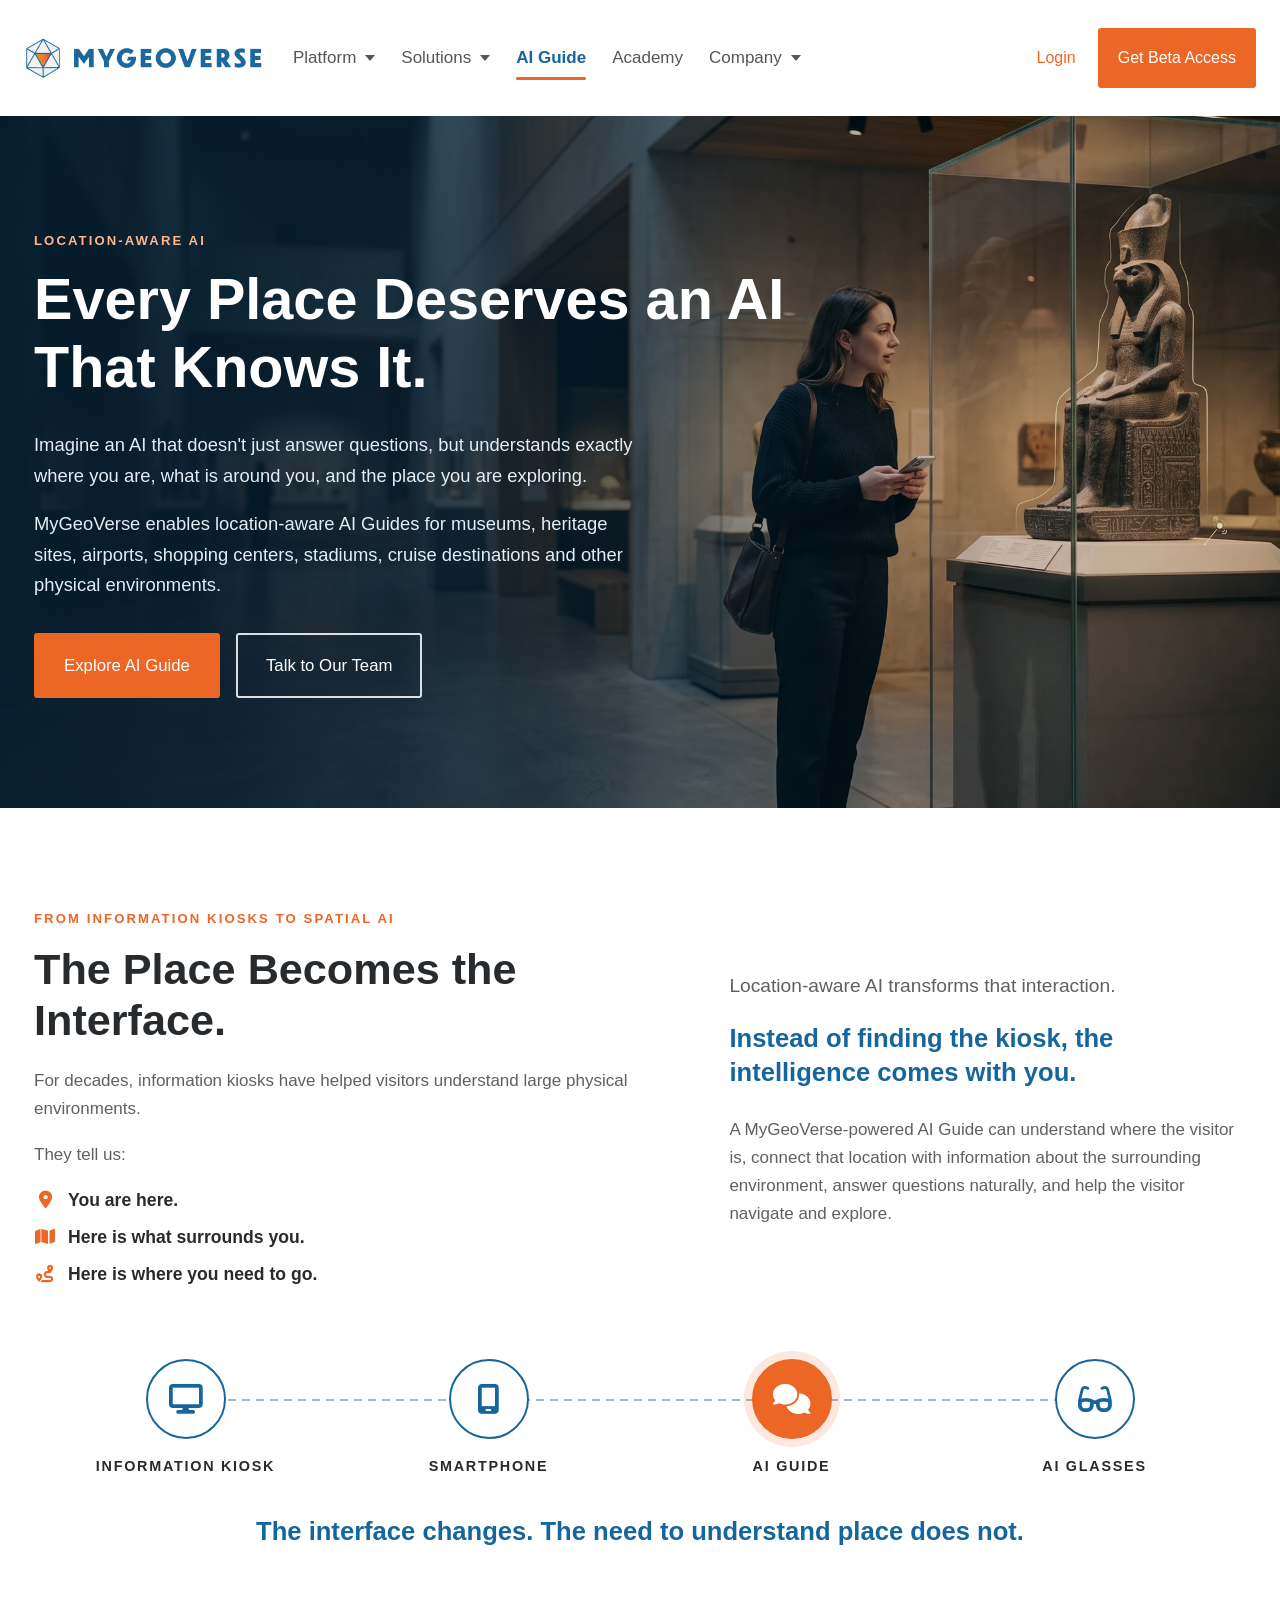
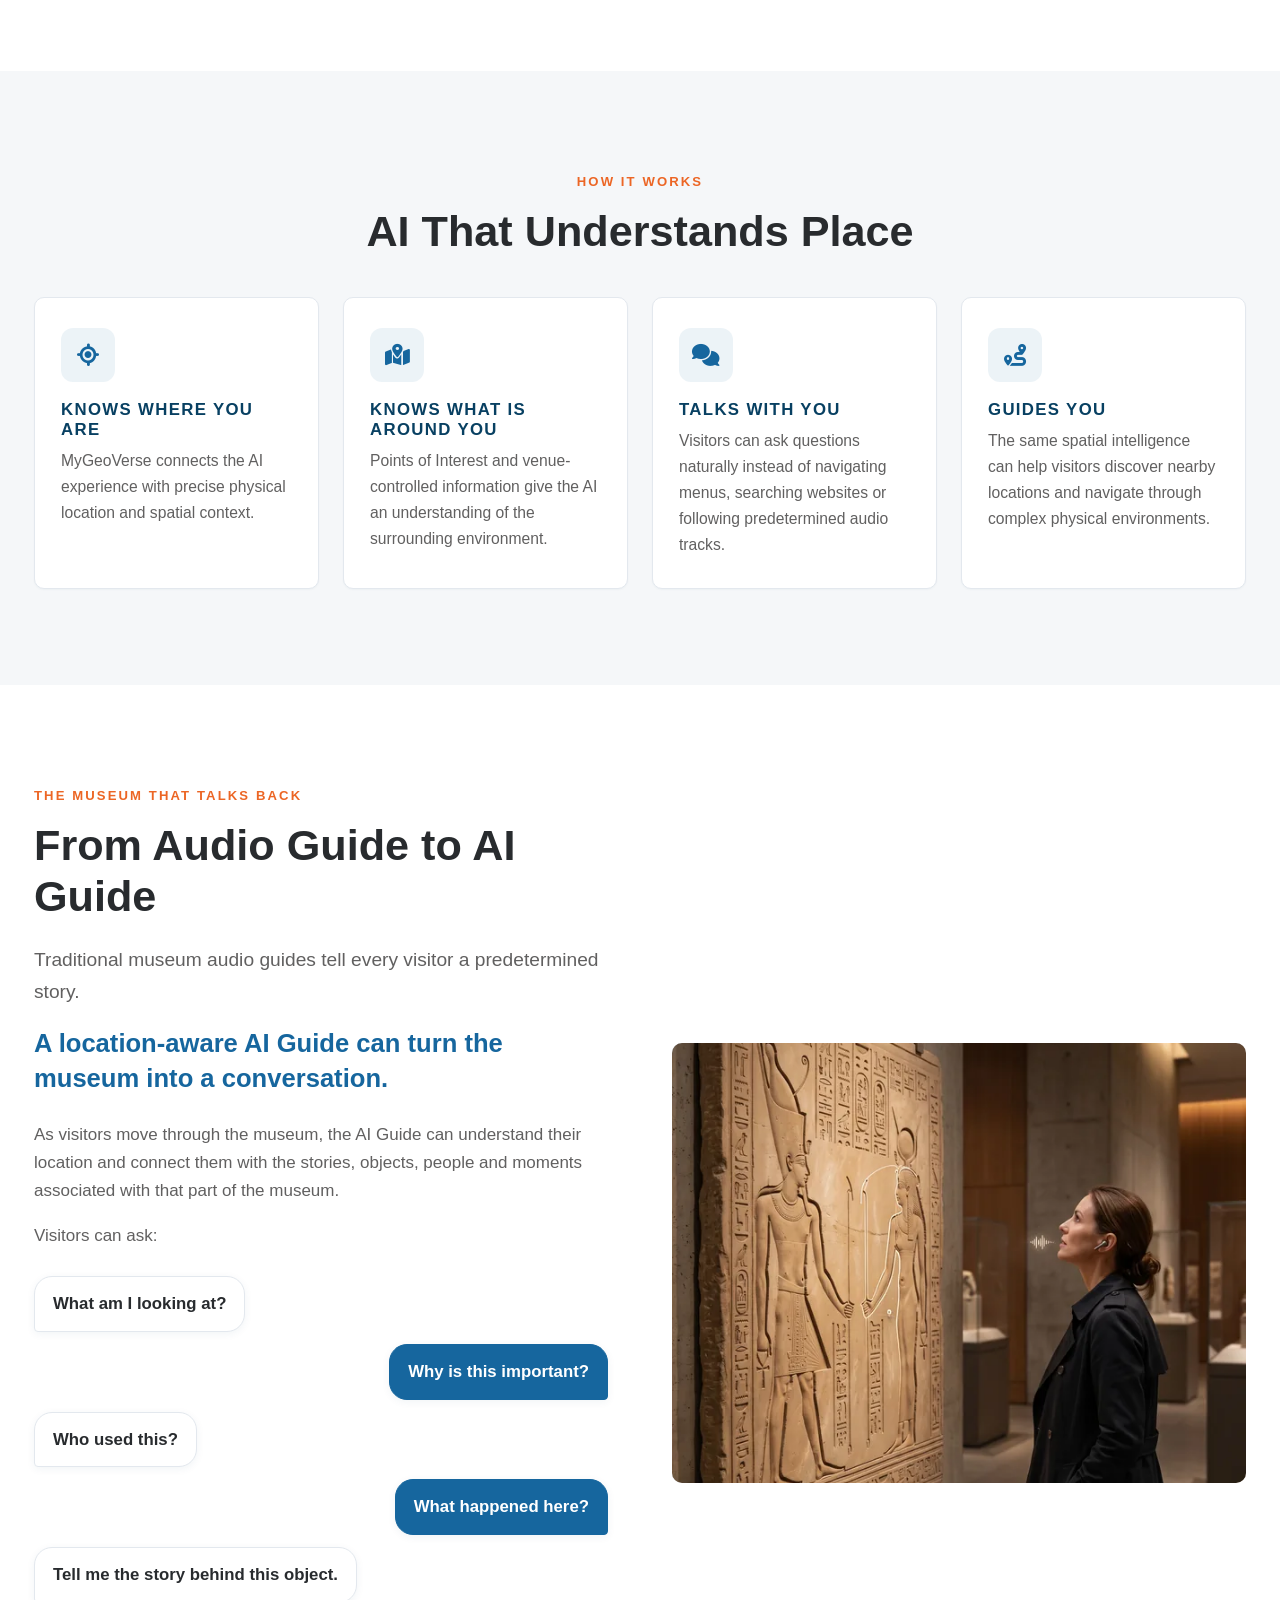
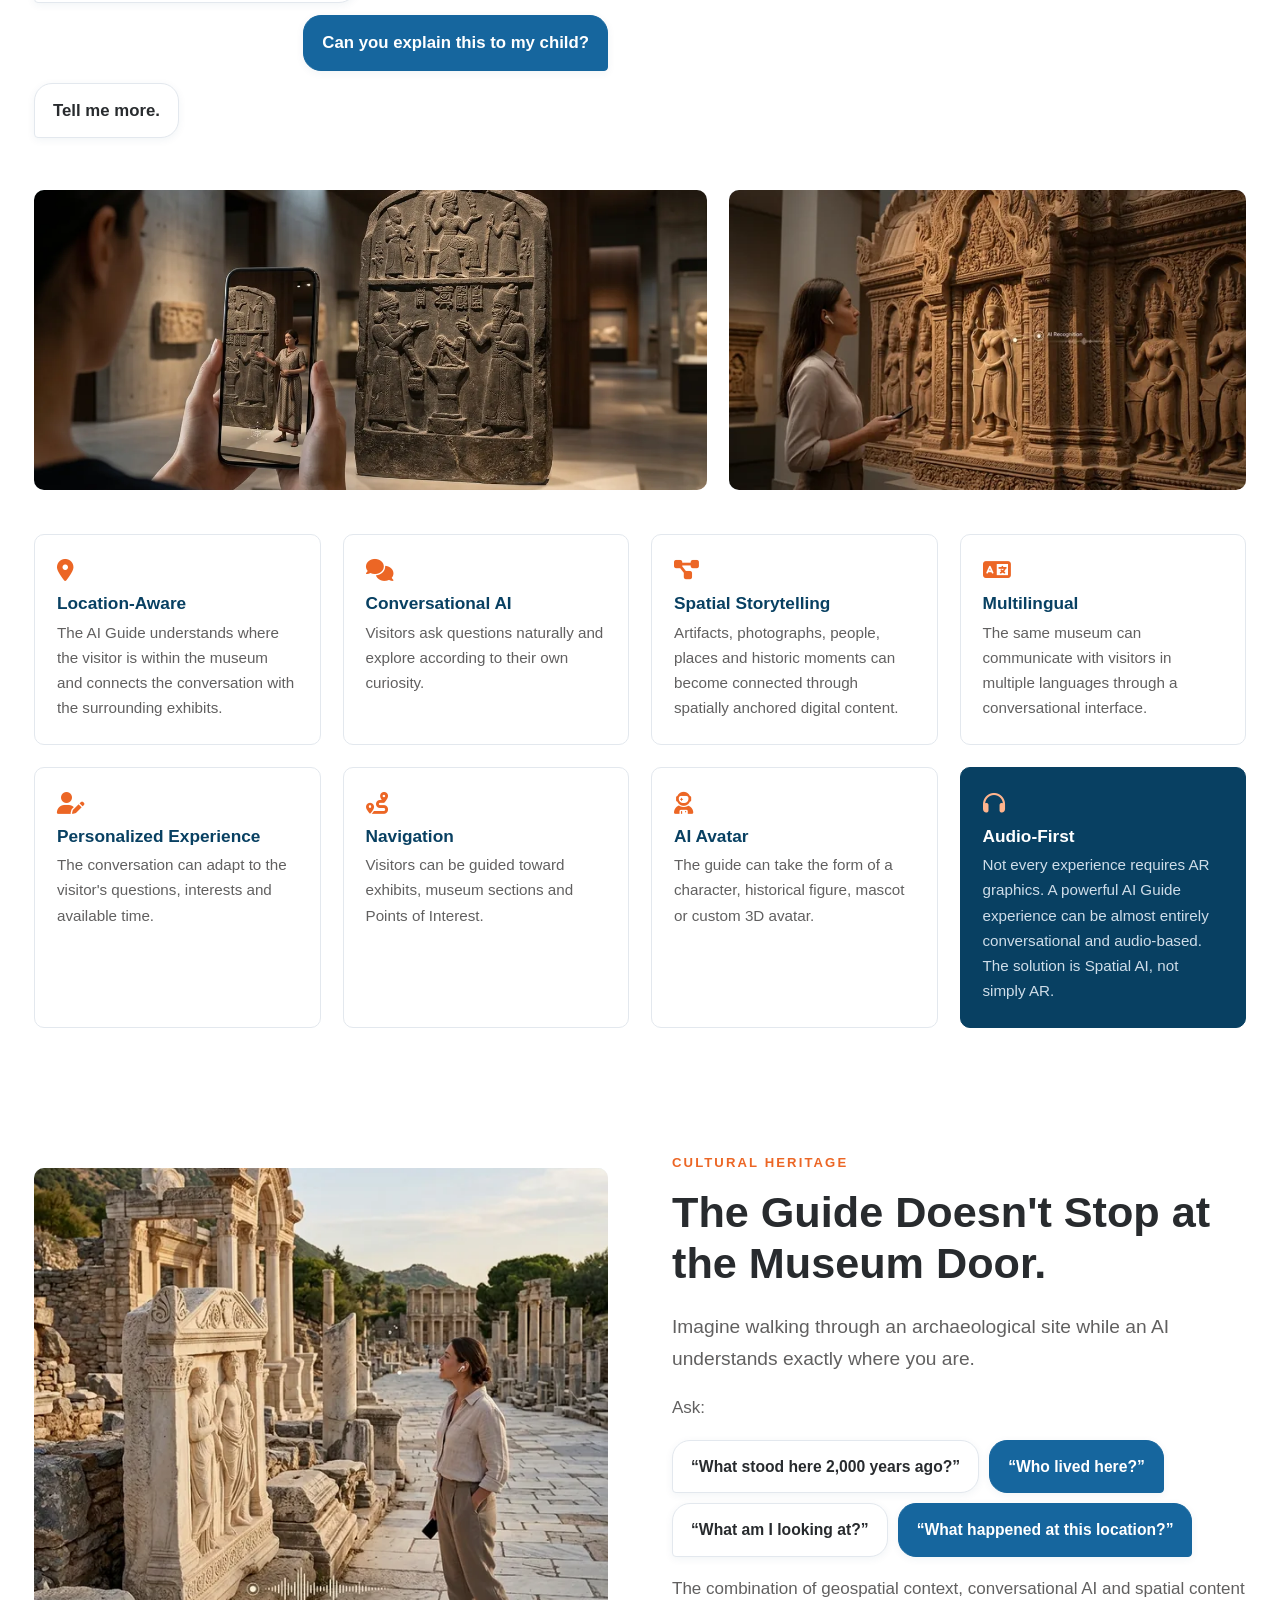
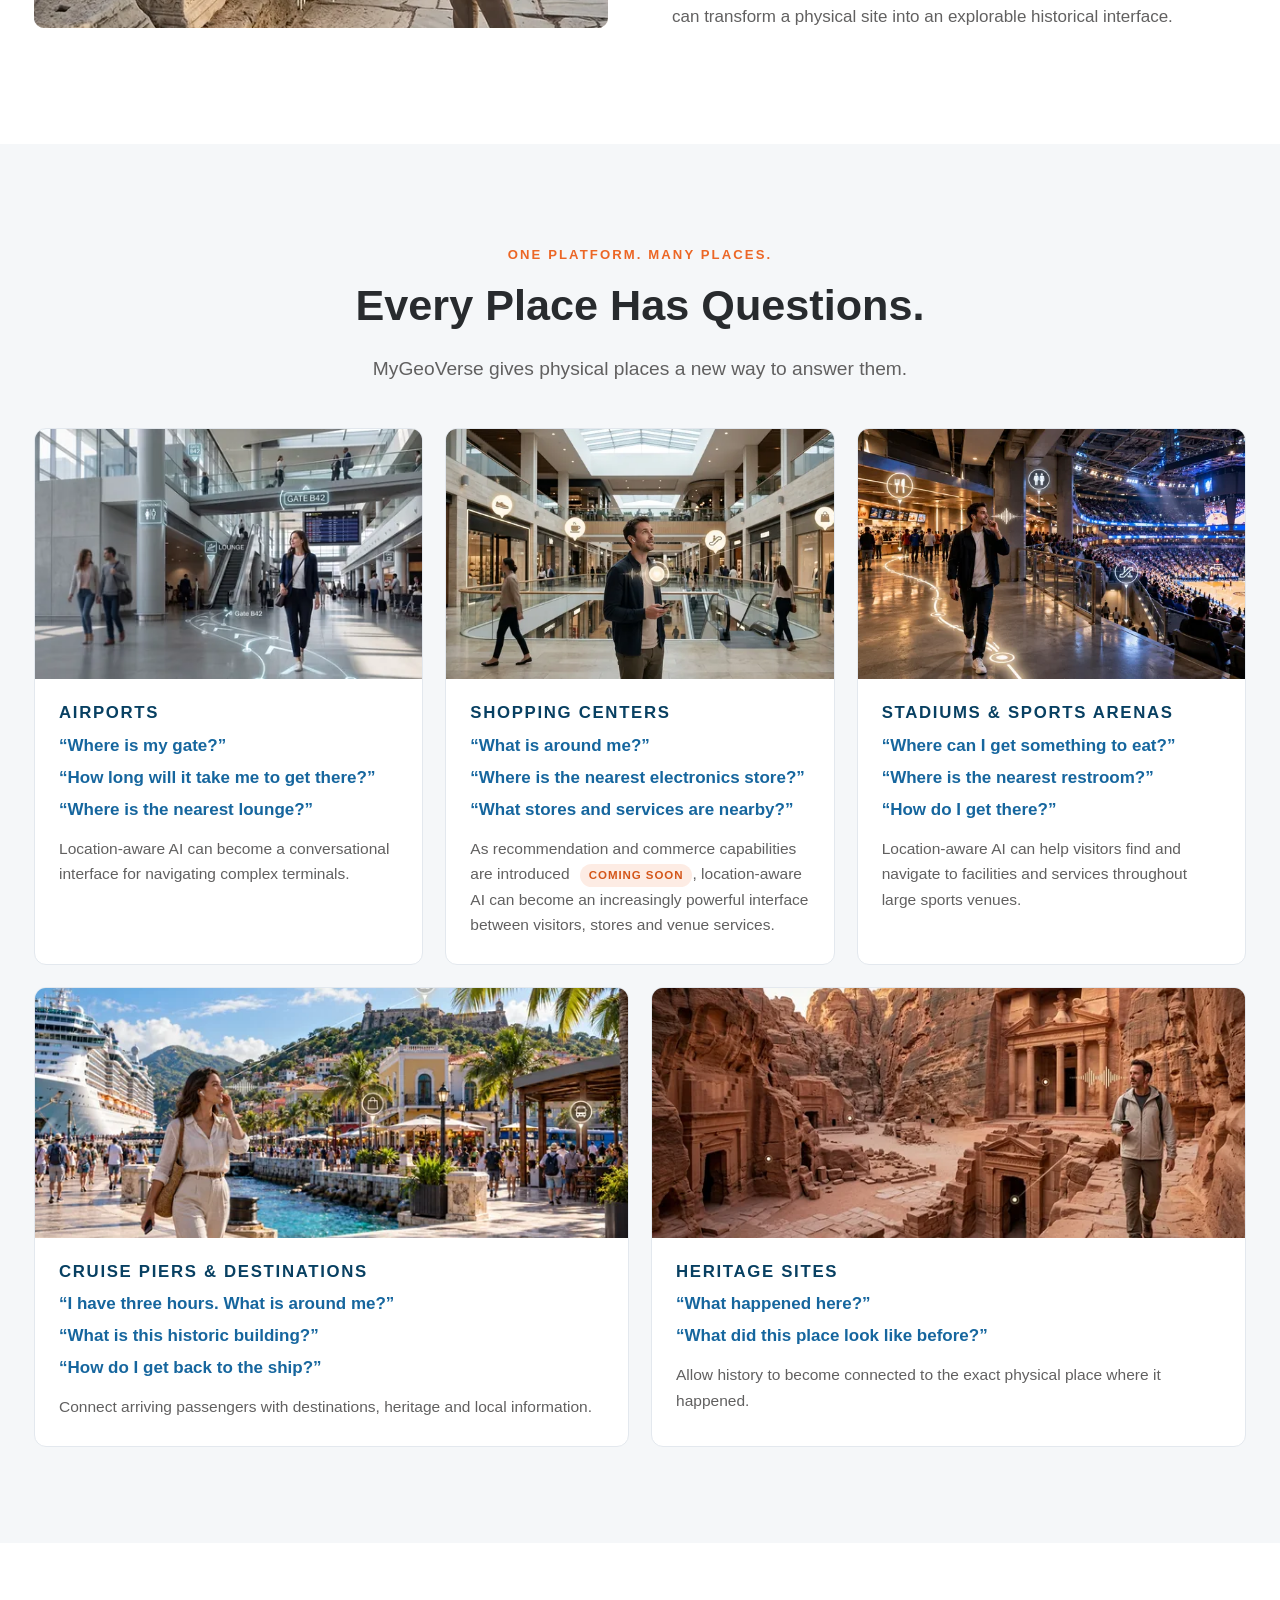
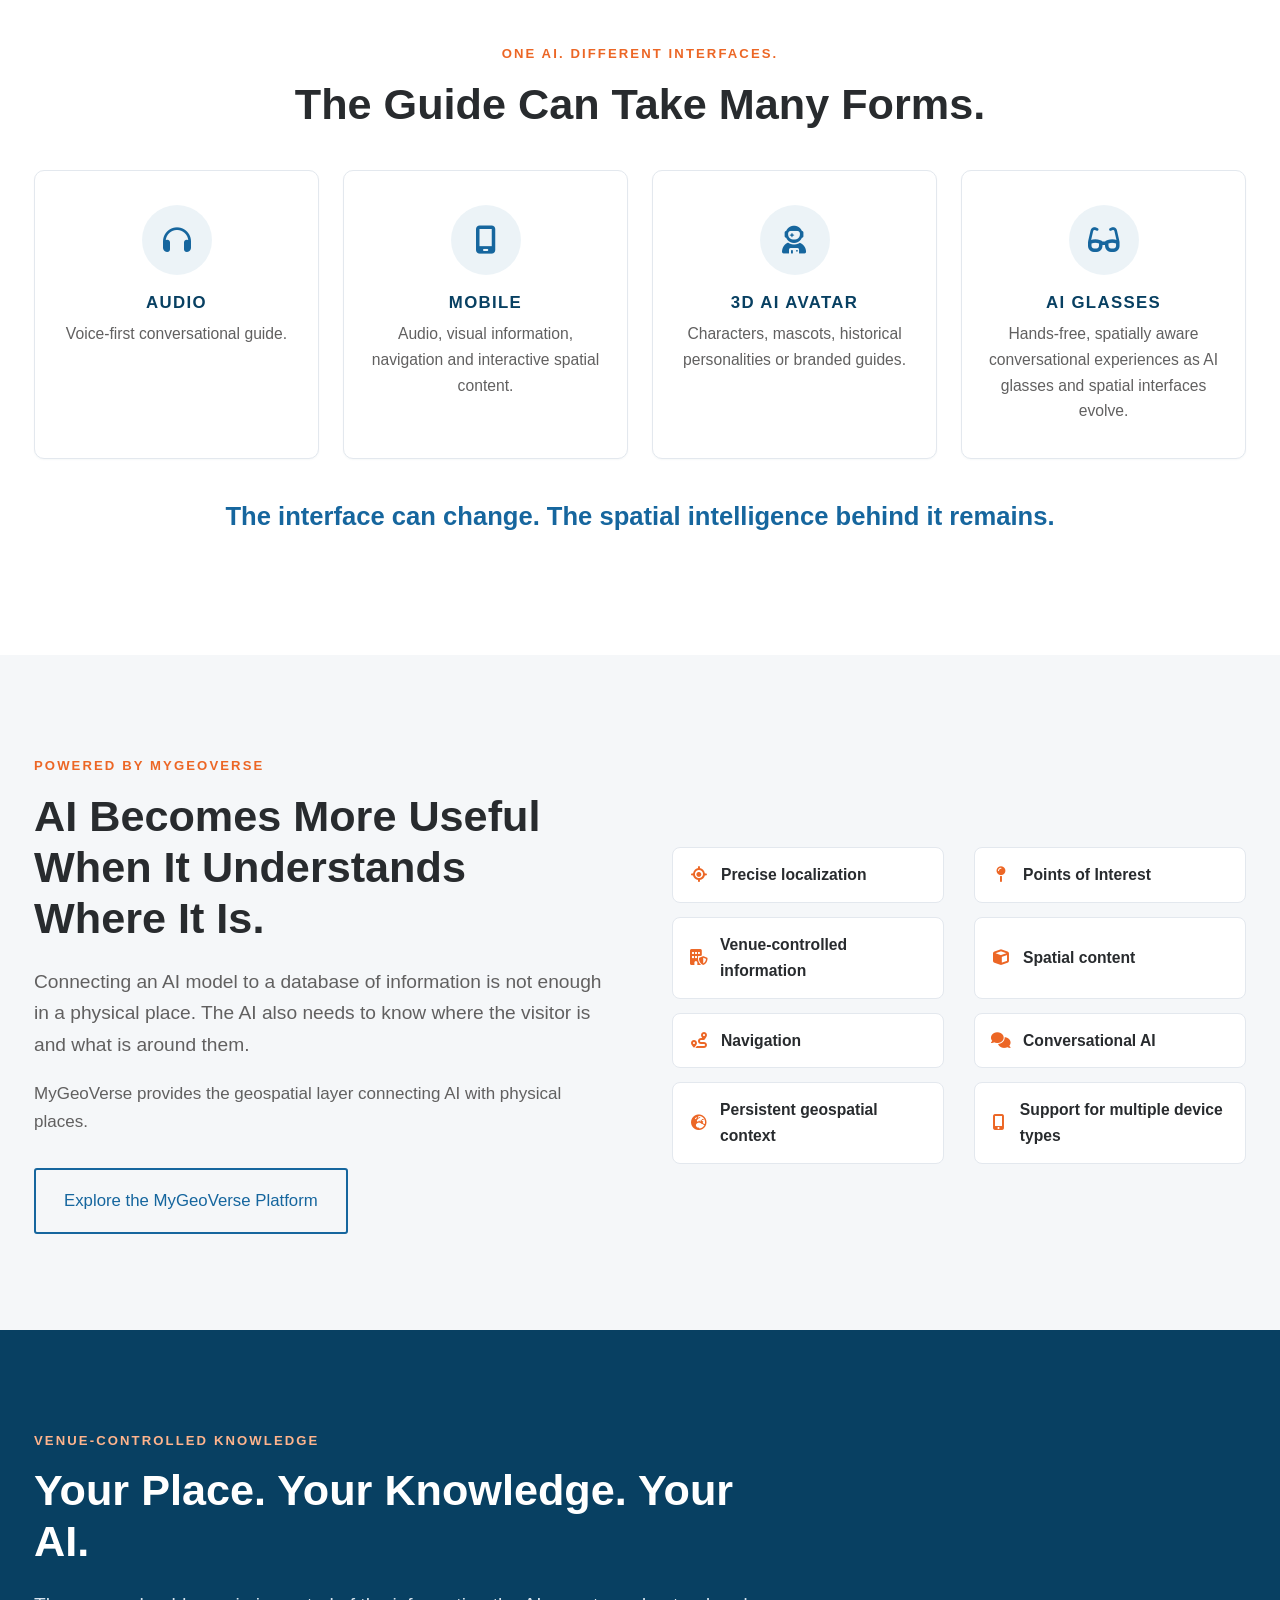
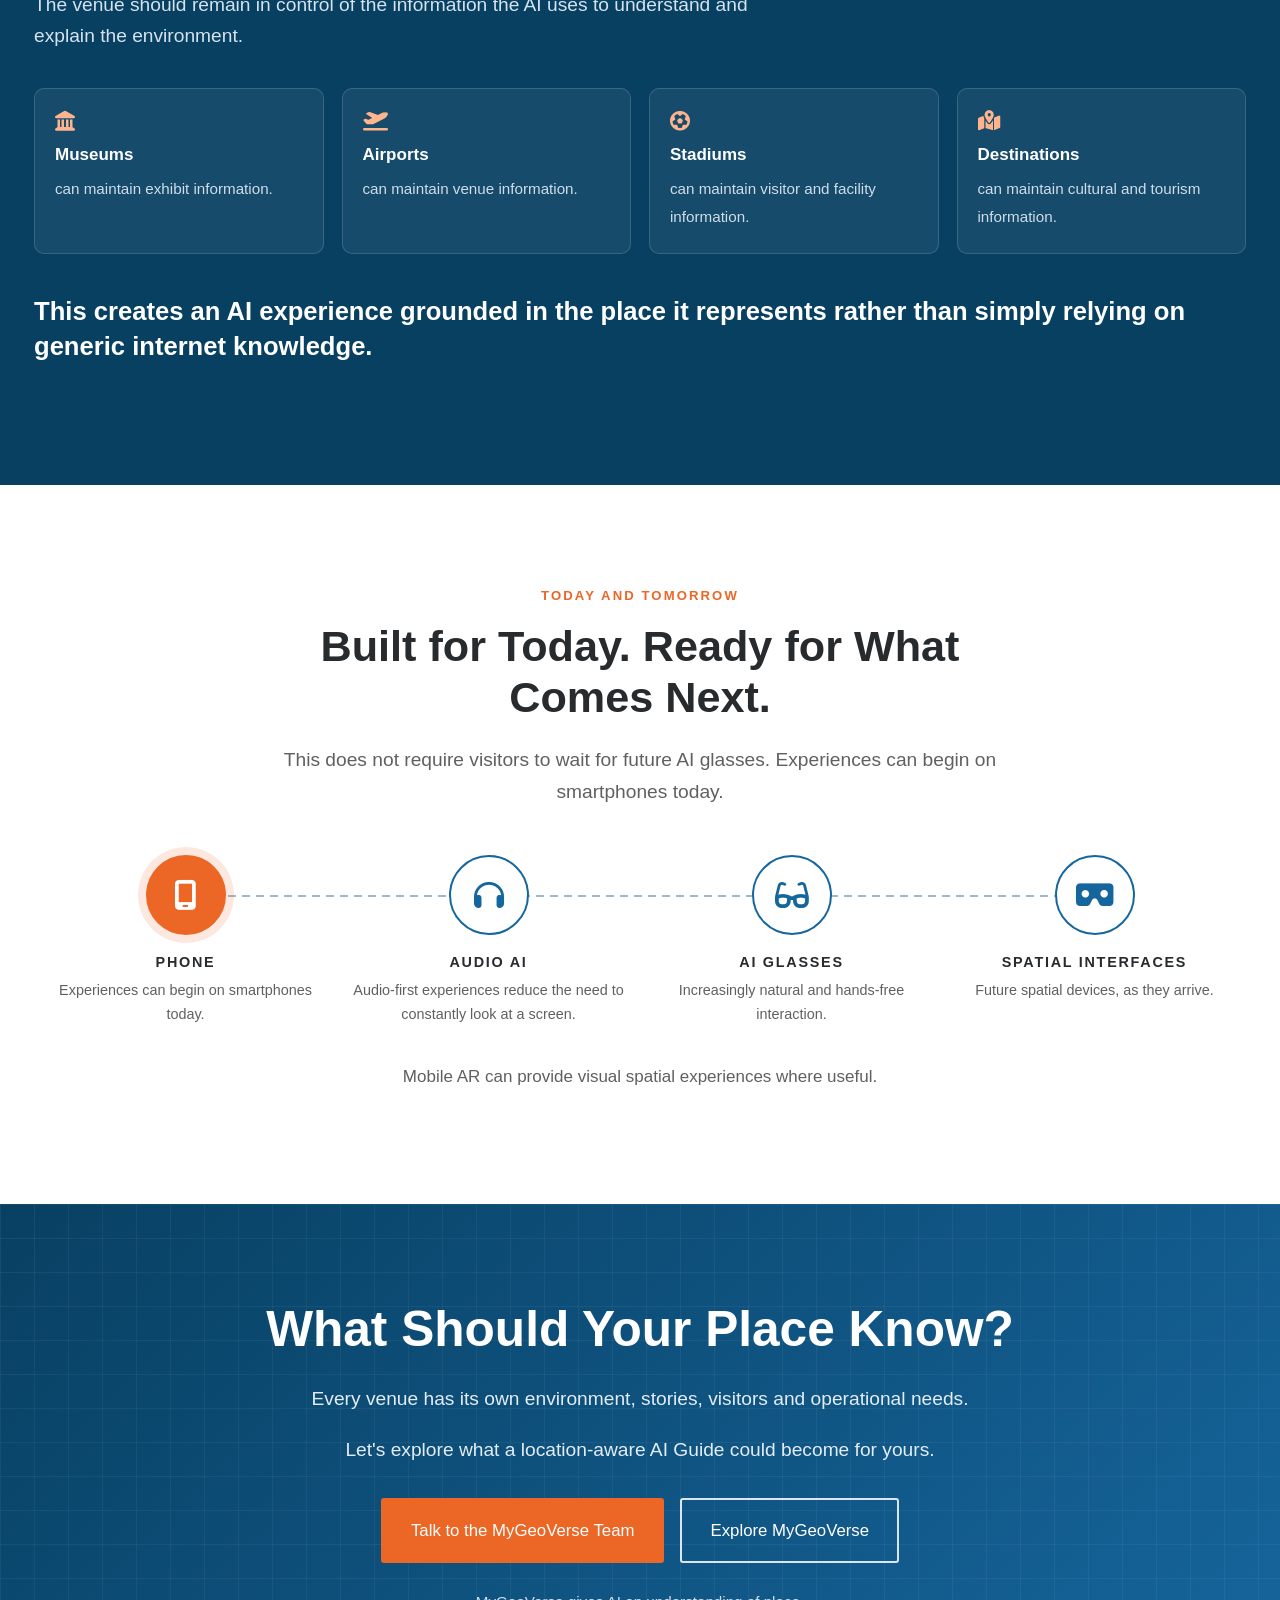
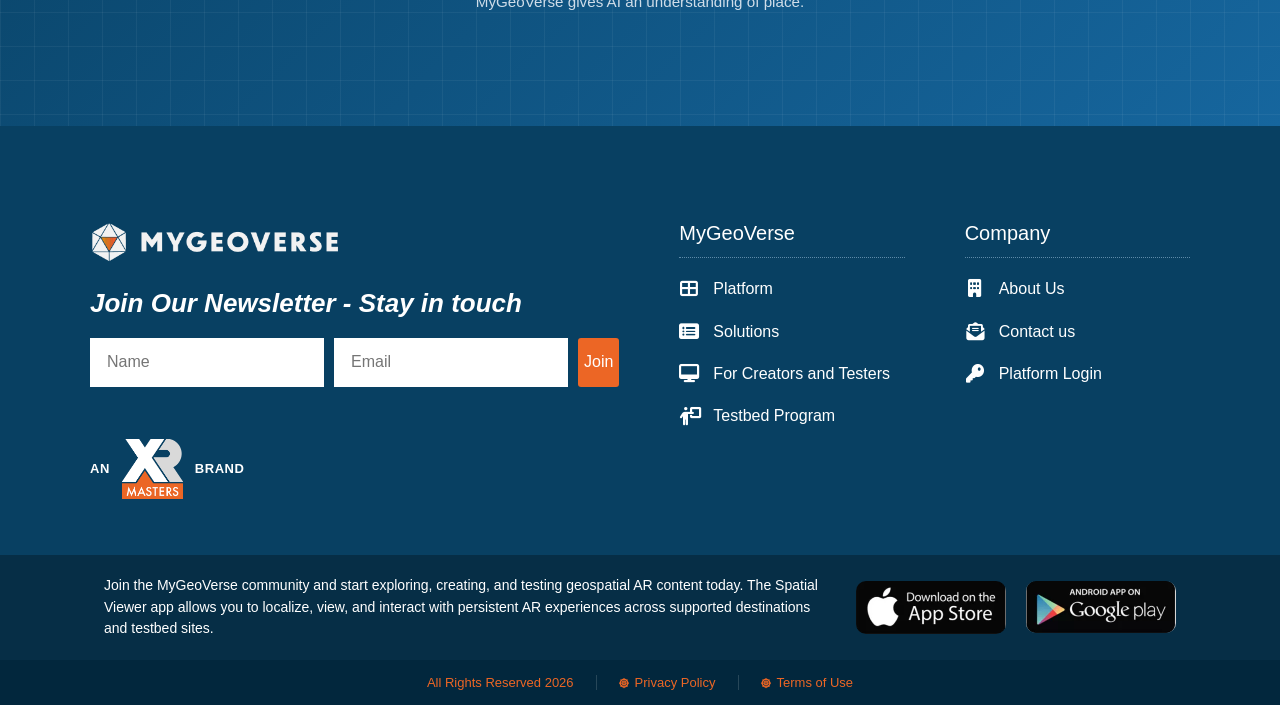
==== index.html @ 4c92f79e "MyGeoVerse AI Guide: first version of guide.mygeoverse.com Header, footer and login popup match www." ====
<!doctype html>
<html lang="en">
<head>
<meta charset="UTF-8">
<meta name="viewport" content="width=device-width, initial-scale=1">
<title>Location-Aware AI Guide for Museums &amp; Physical Places | MyGeoVerse</title>
<meta name="description" content="MyGeoVerse enables location-aware AI Guides that understand where visitors are, what is around them, and how to guide them through museums, heritage sites, airports, shopping centers, stadiums and destinations.">
<link rel="canonical" href="https://guide.mygeoverse.com/">
<meta property="og:type" content="website">
<meta property="og:site_name" content="MyGeoVerse">
<meta property="og:title" content="Every Place Deserves an AI That Knows It. | MyGeoVerse AI Guide">
<meta property="og:description" content="Location-aware AI Guides for museums, heritage sites, airports, shopping centers, stadiums and destinations.">
<meta property="og:url" content="https://guide.mygeoverse.com/">
<link rel="icon" href="/assets/img/mgv-logo-footer.webp">
<link rel="stylesheet" href="https://cdnjs.cloudflare.com/ajax/libs/font-awesome/6.5.2/css/all.min.css">
<link rel="stylesheet" href="/assets/css/style.css">
</head>
<body>

<!-- ===== HEADER: reproduces www.mygeoverse.com ===== -->
<header class="mgv">
  <div class="mgv-bar">
    <a class="mgv-logo" href="https://www.mygeoverse.com/"><img src="/assets/img/mgv-logo.webp" alt="MyGeoVerse" width="300" height="56"></a>

    <nav class="mgv-nav" aria-label="Main">
      <div class="item has-mega">
        <button type="button" aria-expanded="false">Platform <span class="caret"></span></button>
        <div class="mega">
          <div class="mega-inner cols-1-3">
            <div class="mega-col">
              <h4>MyGeoVerse</h4>
              <ul class="mega-links">
                <li><a href="https://www.mygeoverse.com/platform/what-is-it/"><i class="fa-solid fa-users-rays"></i>What is MyGeoVerse?</a></li>
                <li><a href="https://www.mygeoverse.com/platform/for-creators-testers/"><i class="fa-solid fa-users-gear"></i>For Creators &amp; Testers</a></li>
                <li><a href="https://www.mygeoverse.com/platform/mygeoverse-testbed-program/"><i class="fa-solid fa-user-group"></i>Testbed Program</a></li>
                <li><a href="https://www.mygeoverse.com/platform/open-standards/"><i class="fa-solid fa-gears"></i>Open Standards</a></li>
              </ul>
            </div>
            <div class="mega-col">
              <h4>Platform Features</h4>
              <div class="mega-feats">
                <div class="mega-feat"><a href="https://www.mygeoverse.com/feature/ai-powered-avatars/"><i class="fa-solid fa-signs-post"></i><strong>AI Powered Avatars</strong><span>Conversational avatars that guide users through cultural, retail, or educational spaces with contextual narration and interaction.</span></a></div>
                <div class="mega-feat"><a href="https://www.mygeoverse.com/feature/holopraphic-experience-zones/"><i class="fa-solid fa-compass"></i><strong>AR Wayfinding</strong><span>Turn-by-turn augmented reality navigation for indoor and outdoor venues, from museums to malls.</span></a></div>
                <div class="mega-feat"><a href="https://www.mygeoverse.com/feature/geospatial-anchoring/"><i class="fa-solid fa-anchor"></i><strong>GeoSpatial Anchoring</strong><span>Precisely place persistent AR content using VPS, image markers, GPS, or QR codes.</span></a></div>
                <div class="mega-feat"><a href="https://www.mygeoverse.com/feature/experience-zones/"><i class="fa-solid fa-map-location-dot"></i><strong>Experience Zones</strong><span>Designated areas where multi-user AR presentations, games, or exhibits come to life using shared spatial computing.</span></a></div>
                <div class="mega-feat"><a href="https://www.mygeoverse.com/feature/ar-monetization-tools/"><i class="fa-solid fa-archway"></i><strong>AR Monetization Tools</strong><span>Generate revenue through spatial ads, sponsored content, and tokenized brand activations tied to real-world locations.</span></a></div>
                <div class="mega-feat"><a href="https://www.mygeoverse.com/feature/remote-ar-deployment/"><i class="fa-solid fa-sitemap"></i><strong>Remote AR Deployment</strong><span>Launch and manage geospatial AR content remotely, enabling creators to seed experiences across global destinations without being on-site.</span></a></div>
              </div>
            </div>
          </div>
        </div>
      </div>

      <div class="item has-mega">
        <button type="button" aria-expanded="false">Solutions <span class="caret"></span></button>
        <div class="mega">
          <div class="mega-inner cols-1-1">
            <div class="mega-col">
              <h4>By Use Case</h4>
              <div class="mega-feats">
                <div class="mega-feat"><a href="https://www.mygeoverse.com/use-case/ai-powered-xr-experiences/"><i class="fa-regular fa-eye"></i><strong>AI-Powered XR Experiences</strong><span>Deploy interactive, location-based avatars, storytellers, and site-specific AR guides.</span></a></div>
                <div class="mega-feat"><a href="https://www.mygeoverse.com/use-case/ar-navigation-solutions/"><i class="fa-solid fa-map-location-dot"></i><strong>AR Navigation Solutions</strong><span>Guide users indoors or outdoors using persistent AR paths and contextual overlays.</span></a></div>
                <div class="mega-feat"><a href="https://www.mygeoverse.com/use-case/custom-xr-event-booths/"><i class="fa-solid fa-person-booth"></i><strong>Custom XR Event Booths</strong><span>Make your booth or event space unforgettable with shared AR and AI-driven storytelling.</span></a></div>
                <div class="mega-feat"><a href="https://www.mygeoverse.com/use-case/interactive-product-showcases/"><i class="fa-solid fa-lightbulb"></i><strong>Interactive Product Showcases</strong><span>Create impactful, interactive presentations using XR to leave a lasting impression.</span></a></div>
                <div class="mega-feat"><a href="https://www.mygeoverse.com/use-case/xr-transformations-for-spaces/"><i class="fa-solid fa-archway"></i><strong>XR Transformations for Spaces</strong><span>Enrich your store, museum, stadium, mall, hotel, city, factory, or any location with immersive and AI-driven storytelling.</span></a></div>
                <div class="mega-feat"><a href="https://www.mygeoverse.com/use-case/geospatial-gaming-tokenized-experiences/"><i class="fa-solid fa-gamepad"></i><strong>Geospatial Gaming &amp; Tokenized Experiences</strong><span>Location-based games, tokenized experiences, NFT-based AR quests.</span></a></div>
              </div>
            </div>
            <div class="mega-col">
              <h4>By industry</h4>
              <div class="mega-feats">
                <div class="mega-feat"><a href="https://www.mygeoverse.com/industries/tourism-cultural-heritage/"><i class="fa-solid fa-map"></i><strong>Tourism &amp; Cultural Heritage</strong><span>Empower destinations with AI tour guides, historical reconstructions, and local promotions</span></a></div>
                <div class="mega-feat"><a href="https://www.mygeoverse.com/industries/education-innovation-labs/"><i class="fa-solid fa-school"></i><strong>Education &amp; Innovation Labs</strong><span>Deploy XR-ready labs, launch academy programs, and empower student creators.</span></a></div>
                <div class="mega-feat"><a href="https://www.mygeoverse.com/industries/events-experiential-marketing/"><i class="fa-solid fa-users"></i><strong>Events &amp; Experiential Marketing</strong><span>From expos to festivals, add AI-powered spatial storytelling and AR-enhanced brand moments.</span></a></div>
                <div class="mega-feat"><a href="https://www.mygeoverse.com/industries/retail-smart-venues/"><i class="fa-solid fa-bag-shopping"></i><strong>Retail &amp; Smart Venues</strong><span>Enhance visitor journeys with AR-assisted navigation, promotions, and gamified experiences.</span></a></div>
                <div class="mega-feat"><a href="https://www.mygeoverse.com/industries/web3-creators-gaming-studios/"><i class="fa-solid fa-gamepad"></i><strong>Web3 Creators &amp; Gaming Studios</strong><span>Monetize real-world spaces through tokenized AR, NFT breeding, and community-built content.</span></a></div>
              </div>
            </div>
          </div>
        </div>
      </div>

      <div class="item"><a href="https://guide.mygeoverse.com/" class="current" aria-current="page">AI Guide</a></div>
      <div class="item"><a href="https://academy.mygeoverse.com/">Academy</a></div>

      <div class="item has-mega">
        <button type="button" aria-expanded="false">Company <span class="caret"></span></button>
        <div class="mega">
          <div class="mega-inner cols-1-3">
            <div class="mega-col">
              <h4>Company</h4>
              <ul class="mega-links">
                <li><a href="https://www.mygeoverse.com/company/about-us/"><i class="fa-solid fa-users"></i>About Us</a></li>
                <li><a href="https://www.mygeoverse.com/blog/"><i class="fa-solid fa-file-lines"></i>Blog / News</a></li>
                <li><a href="https://www.mygeoverse.com/company/contact-us/"><i class="fa-solid fa-envelope-open-text"></i>Contact Us</a></li>
              </ul>
            </div>
            <div class="mega-col">
              <h4>Get The App</h4>
              <div class="mega-app">
                <p>Join the MyGeoVerse community and start exploring, creating, and testing geospatial AR content today. The Spatial Viewer app allows you to localize, view, and interact with persistent AR experiences across supported destinations and testbed sites.</p>
                <div class="stores">
                  <a href="https://apps.apple.com/jm/app/mygeoverse/id6443591665"><img src="/assets/img/appstore.webp" alt="Download on the App Store" width="150" height="52"></a>
                  <a href="https://play.google.com/store/apps/details?id=com.mygeoverse.platform&amp;hl=en&amp;gl=US&amp;pli=1"><img src="/assets/img/googleplay.webp" alt="Get it on Google Play" width="150" height="52"></a>
                </div>
              </div>
            </div>
          </div>
        </div>
      </div>

      <a class="mgv-beta mobile-beta" href="https://www.mygeoverse.com/platform/for-creators-testers/#testers">Get Beta Access</a>
    </nav>

    <div class="mgv-actions">
      <a class="mgv-login js-login" href="https://dashboard.mygeoverse.com/">Login</a>
      <a class="mgv-beta" href="https://www.mygeoverse.com/platform/for-creators-testers/#testers">Get Beta Access</a>
      <button class="mgv-burger" type="button" aria-label="Menu" aria-expanded="false"><i class="fa-solid fa-bars"></i></button>
    </div>
  </div>
</header>

<main>

  <!-- 5. HERO -->
  <section class="hero">
    <div class="img-slot hero-media">
      <picture>
        <source type="image/webp" srcset="/assets/img/guide/IMAGE_1-640.webp 640w, /assets/img/guide/IMAGE_1-1200.webp 1200w, /assets/img/guide/IMAGE_1-2000.webp 2000w" sizes="(max-width: 760px) 150vw, 100vw">
        <img class="img-1" src="/assets/img/guide/IMAGE_1.jpg" alt="Visitor using a location-aware AI guide while exploring an ancient Egyptian museum exhibit." width="1600" height="893" fetchpriority="high">
      </picture>
    </div>
    <div class="wrap">
      <span class="eyebrow">Location-Aware AI</span>
      <h1>Every Place Deserves an AI That Knows It.</h1>
      <p>Imagine an AI that doesn't just answer questions, but understands exactly where you are, what is around you, and the place you are exploring.</p>
      <p>MyGeoVerse enables location-aware AI Guides for museums, heritage sites, airports, shopping centers, stadiums, cruise destinations and other physical environments.</p>
      <div class="btn-row">
        <a class="btn btn-orange" href="#how-it-works">Explore AI Guide</a>
        <a class="btn btn-outline-light" href="https://www.mygeoverse.com/company/contact-us/">Talk to Our Team</a>
      </div>
    </div>
  </section>

  <!-- 6. THE BIG IDEA -->
  <section>
    <div class="wrap">
      <div class="split wide-text">
        <div>
          <span class="eyebrow">From Information Kiosks to Spatial AI</span>
          <h2>The Place Becomes the Interface.</h2>
          <p>For decades, information kiosks have helped visitors understand large physical environments.</p>
          <p>They tell us:</p>
          <ul class="kiosk-lines">
            <li><i class="fa-solid fa-location-dot"></i>You are here.</li>
            <li><i class="fa-solid fa-map"></i>Here is what surrounds you.</li>
            <li><i class="fa-solid fa-route"></i>Here is where you need to go.</li>
          </ul>
        </div>
        <div>
          <p class="lede">Location-aware AI transforms that interaction.</p>
          <p class="statement">Instead of finding the kiosk, the intelligence comes with you.</p>
          <p>A MyGeoVerse-powered AI Guide can understand where the visitor is, connect that location with information about the surrounding environment, answer questions naturally, and help the visitor navigate and explore.</p>
        </div>
      </div>
      <div class="progression" aria-label="From information kiosk to AI glasses">
        <div class="prog-step"><div class="ico"><i class="fa-solid fa-display"></i></div><strong>Information Kiosk</strong></div>
        <div class="prog-step"><div class="ico"><i class="fa-solid fa-mobile-screen"></i></div><strong>Smartphone</strong></div>
        <div class="prog-step now"><div class="ico"><i class="fa-solid fa-comments"></i></div><strong>AI Guide</strong></div>
        <div class="prog-step"><div class="ico"><i class="fa-solid fa-glasses"></i></div><strong>AI Glasses</strong></div>
      </div>
      <p class="statement center">The interface changes. The need to understand place does not.</p>
    </div>
  </section>

  <!-- 7. HOW IT WORKS -->
  <section class="bg-light" id="how-it-works">
    <div class="wrap">
      <div class="center"><div class="narrow">
        <span class="eyebrow">How It Works</span>
        <h2>AI That Understands Place</h2>
      </div></div>
      <div class="grid grid-4" style="margin-top:40px;">
        <div class="card"><div class="ico"><i class="fa-solid fa-location-crosshairs"></i></div><h3>Knows where you are</h3><p>MyGeoVerse connects the AI experience with precise physical location and spatial context.</p></div>
        <div class="card"><div class="ico"><i class="fa-solid fa-map-location-dot"></i></div><h3>Knows what is around you</h3><p>Points of Interest and venue-controlled information give the AI an understanding of the surrounding environment.</p></div>
        <div class="card"><div class="ico"><i class="fa-solid fa-comments"></i></div><h3>Talks with you</h3><p>Visitors can ask questions naturally instead of navigating menus, searching websites or following predetermined audio tracks.</p></div>
        <div class="card"><div class="ico"><i class="fa-solid fa-route"></i></div><h3>Guides you</h3><p>The same spatial intelligence can help visitors discover nearby locations and navigate through complex physical environments.</p></div>
      </div>
    </div>
  </section>

  <!-- 8. PRIMARY SHOWCASE: MUSEUMS -->
  <section id="museums">
    <div class="wrap">
      <div class="split">
        <div>
          <span class="eyebrow">The Museum That Talks Back</span>
          <h2>From Audio Guide to AI Guide</h2>
          <p class="lede">Traditional museum audio guides tell every visitor a predetermined story.</p>
          <p class="statement">A location-aware AI Guide can turn the museum into a conversation.</p>
          <p>As visitors move through the museum, the AI Guide can understand their location and connect them with the stories, objects, people and moments associated with that part of the museum.</p>
          <p>Visitors can ask:</p>
          <div class="convo">
            <span class="bubble">What am I looking at?</span>
            <span class="bubble">Why is this important?</span>
            <span class="bubble">Who used this?</span>
            <span class="bubble">What happened here?</span>
            <span class="bubble">Tell me the story behind this object.</span>
            <span class="bubble">Can you explain this to my child?</span>
            <span class="bubble">Tell me more.</span>
          </div>
        </div>
        <div class="showcase-media">
          <div class="img-slot tall">
            <picture>
        <source type="image/webp" srcset="/assets/img/guide/IMAGE_2-640.webp 640w, /assets/img/guide/IMAGE_2-1200.webp 1200w, /assets/img/guide/IMAGE_2-1856.webp 1856w" sizes="(min-width: 900px) 45vw, 100vw">
        <img class="img-2" src="/assets/img/guide/IMAGE_2.jpg" alt="Visitor asking a location-aware AI guide about an ancient Egyptian museum artifact." width="1600" height="1986" loading="lazy" decoding="async">
      </picture>
          </div>
        </div>
      </div>

      <!-- 9. MUSEUM EXPERIENCE FEATURES -->
      <div class="feature-images">
        <div class="img-slot"><picture>
        <source type="image/webp" srcset="/assets/img/guide/IMAGE_3-640.webp 640w, /assets/img/guide/IMAGE_3-1200.webp 1200w, /assets/img/guide/IMAGE_3-1376.webp 1376w" sizes="(min-width: 800px) 55vw, 100vw">
        <img class="img-3" src="/assets/img/guide/IMAGE_3.jpg" alt="Location-aware 3D AI guide appearing beside a Hittite-inspired museum exhibit." width="1376" height="768" loading="lazy" decoding="async">
      </picture></div>
        <div class="img-slot"><picture>
        <source type="image/webp" srcset="/assets/img/guide/IMAGE_4-640.webp 640w, /assets/img/guide/IMAGE_4-1200.webp 1200w, /assets/img/guide/IMAGE_4-1376.webp 1376w" sizes="(min-width: 800px) 42vw, 100vw">
        <img class="img-4" src="/assets/img/guide/IMAGE_4.jpg" alt="Location-aware AI recognizing a specific figure within a Khmer-inspired historical artifact." width="1376" height="768" loading="lazy" decoding="async">
      </picture></div>
      </div>
      <div class="features">
        <div class="feature"><i class="fa-solid fa-location-dot"></i><h3>Location-Aware</h3><p>The AI Guide understands where the visitor is within the museum and connects the conversation with the surrounding exhibits.</p></div>
        <div class="feature"><i class="fa-solid fa-comments"></i><h3>Conversational AI</h3><p>Visitors ask questions naturally and explore according to their own curiosity.</p></div>
        <div class="feature"><i class="fa-solid fa-diagram-project"></i><h3>Spatial Storytelling</h3><p>Artifacts, photographs, people, places and historic moments can become connected through spatially anchored digital content.</p></div>
        <div class="feature"><i class="fa-solid fa-language"></i><h3>Multilingual</h3><p>The same museum can communicate with visitors in multiple languages through a conversational interface.</p></div>
        <div class="feature"><i class="fa-solid fa-user-pen"></i><h3>Personalized Experience</h3><p>The conversation can adapt to the visitor's questions, interests and available time.</p></div>
        <div class="feature"><i class="fa-solid fa-route"></i><h3>Navigation</h3><p>Visitors can be guided toward exhibits, museum sections and Points of Interest.</p></div>
        <div class="feature"><i class="fa-solid fa-user-astronaut"></i><h3>AI Avatar</h3><p>The guide can take the form of a character, historical figure, mascot or custom 3D avatar.</p></div>
        <div class="feature highlight"><i class="fa-solid fa-headphones"></i><h3>Audio-First</h3><p>Not every experience requires AR graphics. A powerful AI Guide experience can be almost entirely conversational and audio-based. The solution is Spatial AI, not simply AR.</p></div>
      </div>
    </div>
  </section>

  <!-- 10. CULTURAL HERITAGE (follows the museum section directly) -->
  <section class="heritage">
    <div class="wrap split">
      <div class="img-slot" style="min-height:460px;">
        <picture>
        <source type="image/webp" srcset="/assets/img/guide/IMAGE_5-640.webp 640w, /assets/img/guide/IMAGE_5-928.webp 928w" sizes="(min-width: 900px) 45vw, 100vw">
        <img class="img-5" src="/assets/img/guide/IMAGE_5.jpg" alt="Visitor using a location-aware AI guide while exploring a Greco-Roman archaeological site." width="928" height="1152" loading="lazy" decoding="async">
      </picture>
      </div>
      <div>
        <span class="eyebrow">Cultural Heritage</span>
        <h2>The Guide Doesn't Stop at the Museum Door.</h2>
        <p class="lede">Imagine walking through an archaeological site while an AI understands exactly where you are.</p>
        <p>Ask:</p>
        <div class="convo-inline">
          <span class="bubble">“What stood here 2,000 years ago?”</span>
          <span class="bubble">“Who lived here?”</span>
          <span class="bubble">“What am I looking at?”</span>
          <span class="bubble">“What happened at this location?”</span>
        </div>
        <p>The combination of geospatial context, conversational AI and spatial content can transform a physical site into an explorable historical interface.</p>
      </div>
    </div>
  </section>

  <!-- 11. ONE PLATFORM. MANY PLACES. -->
  <section class="bg-light" id="places">
    <div class="wrap">
      <div class="center"><div class="narrow">
        <span class="eyebrow">One Platform. Many Places.</span>
        <h2>Every Place Has Questions.</h2>
        <p class="lede">MyGeoVerse gives physical places a new way to answer them.</p>
      </div></div>
      <div class="venues">
        <article class="venue">
          <div class="img-slot"><picture>
        <source type="image/webp" srcset="/assets/img/guide/IMAGE_6-640.webp 640w, /assets/img/guide/IMAGE_6-1200.webp 1200w, /assets/img/guide/IMAGE_6-2000.webp 2000w" sizes="(min-width: 1025px) 34vw, (min-width: 641px) 50vw, 100vw">
        <img class="img-6" src="/assets/img/guide/IMAGE_6.jpg" alt="Location-aware AI providing spatial navigation through a modern airport terminal." width="1600" height="686" loading="lazy" decoding="async">
      </picture></div>
          <div class="venue-body">
            <h3>Airports</h3>
            <q>“Where is my gate?”</q><q>“How long will it take me to get there?”</q><q>“Where is the nearest lounge?”</q>
            <p>Location-aware AI can become a conversational interface for navigating complex terminals.</p>
          </div>
        </article>
        <article class="venue">
          <div class="img-slot"><picture>
        <source type="image/webp" srcset="/assets/img/guide/IMAGE_7-640.webp 640w, /assets/img/guide/IMAGE_7-1200.webp 1200w, /assets/img/guide/IMAGE_7-1376.webp 1376w" sizes="(min-width: 1025px) 34vw, (min-width: 641px) 50vw, 100vw">
        <img class="img-7" src="/assets/img/guide/IMAGE_7.jpg" alt="Visitor talking to a location-aware AI that understands nearby places inside a shopping center." width="1376" height="768" loading="lazy" decoding="async">
      </picture></div>
          <div class="venue-body">
            <h3>Shopping Centers</h3>
            <q>“What is around me?”</q><q>“Where is the nearest electronics store?”</q><q>“What stores and services are nearby?”</q>
            <p>As recommendation and commerce capabilities are introduced <span class="tag-soon">Coming Soon</span>, location-aware AI can become an increasingly powerful interface between visitors, stores and venue services.</p>
          </div>
        </article>
        <article class="venue">
          <div class="img-slot"><picture>
        <source type="image/webp" srcset="/assets/img/guide/IMAGE_8-640.webp 640w, /assets/img/guide/IMAGE_8-1200.webp 1200w, /assets/img/guide/IMAGE_8-1678.webp 1678w" sizes="(min-width: 1025px) 34vw, (min-width: 641px) 50vw, 100vw">
        <img class="img-8" src="/assets/img/guide/IMAGE_8.jpg" alt="Location-aware AI guiding a visitor to food and venue facilities inside a basketball arena." width="1600" height="893" loading="lazy" decoding="async">
      </picture></div>
          <div class="venue-body">
            <h3>Stadiums &amp; Sports Arenas</h3>
            <q>“Where can I get something to eat?”</q><q>“Where is the nearest restroom?”</q><q>“How do I get there?”</q>
            <p>Location-aware AI can help visitors find and navigate to facilities and services throughout large sports venues.</p>
          </div>
        </article>
        <article class="venue">
          <div class="img-slot"><picture>
        <source type="image/webp" srcset="/assets/img/guide/IMAGE_9-640.webp 640w, /assets/img/guide/IMAGE_9-1200.webp 1200w, /assets/img/guide/IMAGE_9-1672.webp 1672w" sizes="(min-width: 1025px) 50vw, (min-width: 641px) 50vw, 100vw">
        <img class="img-9" src="/assets/img/guide/IMAGE_9.jpg" alt="Cruise passenger using a location-aware AI guide to explore a Caribbean destination and its cultural landmarks." width="1600" height="900" loading="lazy" decoding="async">
      </picture></div>
          <div class="venue-body">
            <h3>Cruise Piers &amp; Destinations</h3>
            <q>“I have three hours. What is around me?”</q><q>“What is this historic building?”</q><q>“How do I get back to the ship?”</q>
            <p>Connect arriving passengers with destinations, heritage and local information.</p>
          </div>
        </article>
        <article class="venue">
          <div class="img-slot"><picture>
        <source type="image/webp" srcset="/assets/img/guide/IMAGE_10-640.webp 640w, /assets/img/guide/IMAGE_10-1200.webp 1200w, /assets/img/guide/IMAGE_10-1376.webp 1376w" sizes="(min-width: 1025px) 50vw, (min-width: 641px) 50vw, 100vw">
        <img class="img-10" src="/assets/img/guide/IMAGE_10.jpg" alt="Visitor talking to a location-aware AI while exploring a Nabataean-inspired archaeological heritage site." width="1376" height="768" loading="lazy" decoding="async">
      </picture></div>
          <div class="venue-body">
            <h3>Heritage Sites</h3>
            <q>“What happened here?”</q><q>“What did this place look like before?”</q>
            <p>Allow history to become connected to the exact physical place where it happened.</p>
          </div>
        </article>
      </div>
    </div>
  </section>

  <!-- 12. ONE AI. DIFFERENT INTERFACES. -->
  <section>
    <div class="wrap">
      <div class="center"><div class="narrow">
        <span class="eyebrow">One AI. Different Interfaces.</span>
        <h2>The Guide Can Take Many Forms.</h2>
      </div></div>
      <div class="grid grid-4" style="margin-top:40px;">
        <div class="card iface"><div class="ico"><i class="fa-solid fa-headphones"></i></div><h3>Audio</h3><p>Voice-first conversational guide.</p></div>
        <div class="card iface"><div class="ico"><i class="fa-solid fa-mobile-screen"></i></div><h3>Mobile</h3><p>Audio, visual information, navigation and interactive spatial content.</p></div>
        <div class="card iface"><div class="ico"><i class="fa-solid fa-user-astronaut"></i></div><h3>3D AI Avatar</h3><p>Characters, mascots, historical personalities or branded guides.</p></div>
        <div class="card iface"><div class="ico"><i class="fa-solid fa-glasses"></i></div><h3>AI Glasses</h3><p>Hands-free, spatially aware conversational experiences as AI glasses and spatial interfaces evolve.</p></div>
      </div>
      <p class="statement center" style="margin-top:40px;">The interface can change. The spatial intelligence behind it remains.</p>
    </div>
  </section>

  <!-- 13. POWERED BY MYGEOVERSE -->
  <section class="bg-light">
    <div class="wrap split">
      <div>
        <span class="eyebrow">Powered by MyGeoVerse</span>
        <h2>AI Becomes More Useful When It Understands Where It Is.</h2>
        <p class="lede">Connecting an AI model to a database of information is not enough in a physical place. The AI also needs to know where the visitor is and what is around them.</p>
        <p>MyGeoVerse provides the geospatial layer connecting AI with physical places.</p>
        <div class="btn-row"><a class="btn btn-outline" href="https://www.mygeoverse.com/platform/">Explore the MyGeoVerse Platform</a></div>
      </div>
      <ul class="pillars">
        <li><i class="fa-solid fa-location-crosshairs"></i>Precise localization</li>
        <li><i class="fa-solid fa-map-pin"></i>Points of Interest</li>
        <li><i class="fa-solid fa-building-shield"></i>Venue-controlled information</li>
        <li><i class="fa-solid fa-cube"></i>Spatial content</li>
        <li><i class="fa-solid fa-route"></i>Navigation</li>
        <li><i class="fa-solid fa-comments"></i>Conversational AI</li>
        <li><i class="fa-solid fa-earth-europe"></i>Persistent geospatial context</li>
        <li><i class="fa-solid fa-mobile-screen-button"></i>Support for multiple device types</li>
      </ul>
    </div>
  </section>

  <!-- 14. VENUE-CONTROLLED KNOWLEDGE -->
  <section class="bg-navy">
    <div class="wrap">
      <div class="narrow">
        <span class="eyebrow" style="color:#ffb48d;">Venue-Controlled Knowledge</span>
        <h2>Your Place. Your Knowledge. Your AI.</h2>
        <p class="lede">The venue should remain in control of the information the AI uses to understand and explain the environment.</p>
      </div>
      <div class="knowledge">
        <div><i class="fa-solid fa-landmark"></i><strong>Museums</strong><span>can maintain exhibit information.</span></div>
        <div><i class="fa-solid fa-plane-departure"></i><strong>Airports</strong><span>can maintain venue information.</span></div>
        <div><i class="fa-solid fa-futbol"></i><strong>Stadiums</strong><span>can maintain visitor and facility information.</span></div>
        <div><i class="fa-solid fa-map-location-dot"></i><strong>Destinations</strong><span>can maintain cultural and tourism information.</span></div>
      </div>
      <p class="statement" style="margin-top:40px;">This creates an AI experience grounded in the place it represents rather than simply relying on generic internet knowledge.</p>
    </div>
  </section>

  <!-- 15. BUILT FOR TODAY -->
  <section>
    <div class="wrap">
      <div class="center"><div class="narrow">
        <span class="eyebrow">Today and Tomorrow</span>
        <h2>Built for Today. Ready for What Comes Next.</h2>
        <p class="lede">This does not require visitors to wait for future AI glasses. Experiences can begin on smartphones today.</p>
      </div></div>
      <div class="progression" aria-label="From phone to spatial interfaces">
        <div class="prog-step now"><div class="ico"><i class="fa-solid fa-mobile-screen"></i></div><strong>Phone</strong><span>Experiences can begin on smartphones today.</span></div>
        <div class="prog-step"><div class="ico"><i class="fa-solid fa-headphones"></i></div><strong>Audio AI</strong><span>Audio-first experiences reduce the need to constantly look at a screen.</span></div>
        <div class="prog-step"><div class="ico"><i class="fa-solid fa-glasses"></i></div><strong>AI Glasses</strong><span>Increasingly natural and hands-free interaction.</span></div>
        <div class="prog-step"><div class="ico"><i class="fa-solid fa-vr-cardboard"></i></div><strong>Spatial Interfaces</strong><span>Future spatial devices, as they arrive.</span></div>
      </div>
      <p class="center">Mobile AR can provide visual spatial experiences where useful.</p>
    </div>
  </section>

  <!-- 16. FINAL CTA -->
  <section class="final-cta" id="contact">
    <div class="wrap center">
      <div class="narrow">
        <h2>What Should Your Place Know?</h2>
        <p class="lede">Every venue has its own environment, stories, visitors and operational needs.</p>
        <p class="lede">Let's explore what a location-aware AI Guide could become for yours.</p>
        <div class="btn-row">
          <a class="btn btn-orange" href="https://www.mygeoverse.com/company/contact-us/">Talk to the MyGeoVerse Team</a>
          <a class="btn btn-outline-light" href="https://www.mygeoverse.com/">Explore MyGeoVerse</a>
        </div>
        <p style="margin-top:26px; font-size:0.95rem; color:#cfdde9;">MyGeoVerse gives AI an understanding of place.</p>
      </div>
    </div>
  </section>

</main>

<!-- ===== FOOTER: reproduces www.mygeoverse.com ===== -->
<footer class="mgv">
  <div class="mgv-foot-main">
    <div class="mgv-foot-grid">
      <div>
        <a class="mgv-foot-logo" href="https://www.mygeoverse.com"><img src="/assets/img/mgv-logo-white.png" alt="MyGeoVerse" width="250" height="40"></a>
        <div class="mgv-foot-news">
          <h3>Join Our Newsletter - Stay in touch</h3>
          <form class="mgv-news-form" novalidate>
            <input type="text" name="name" placeholder="Name" aria-label="Name">
            <input type="email" name="email" placeholder="Email" aria-label="Email" required>
            <button type="submit">Join</button>
          </form>
          <p class="mgv-news-note" aria-live="polite"></p>
        </div>
        <a class="mgv-foot-xrm" href="https://xr-masters.com/" aria-label="An XR Masters brand"><span>AN</span><img src="/assets/img/xrm-logo-white.png" alt="XR Masters" width="61" height="60"><span>BRAND</span></a>
      </div>
      <div class="mgv-foot-col">
        <h4>MyGeoVerse</h4>
        <ul>
          <li><a href="https://www.mygeoverse.com/platform/"><i class="fa-solid fa-table-cells-large"></i>Platform</a></li>
          <li><a href="https://www.mygeoverse.com/solutions/"><i class="fa-solid fa-rectangle-list"></i>Solutions</a></li>
          <li><a href="https://www.mygeoverse.com/platform/for-creators-testers/"><i class="fa-solid fa-desktop"></i>For Creators and Testers</a></li>
          <li><a href="https://www.mygeoverse.com/platform/mygeoverse-testbed-program/"><i class="fa-solid fa-person-chalkboard"></i>Testbed Program</a></li>
        </ul>
      </div>
      <div class="mgv-foot-col">
        <h4>Company</h4>
        <ul>
          <li><a href="https://www.mygeoverse.com/company/about-us/"><i class="fa-solid fa-building"></i>About Us</a></li>
          <li><a href="https://www.mygeoverse.com/company/contact-us/"><i class="fa-solid fa-envelope-open-text"></i>Contact us</a></li>
          <li><a class="js-login" href="https://dashboard.mygeoverse.com/"><i class="fa-solid fa-key"></i>Platform Login</a></li>
        </ul>
      </div>
    </div>
  </div>
  <div class="mgv-foot-app">
    <div class="inner">
      <p>Join the MyGeoVerse community and start exploring, creating, and testing geospatial AR content today. The Spatial Viewer app allows you to localize, view, and interact with persistent AR experiences across supported destinations and testbed sites.</p>
      <div class="stores">
        <a href="https://apps.apple.com/jm/app/mygeoverse/id6443591665"><img src="/assets/img/appstore.webp" alt="Download on the App Store" width="150" height="52"></a>
        <a href="https://play.google.com/store/apps/details?id=com.mygeoverse.platform&amp;hl=en&amp;gl=US&amp;pli=1"><img src="/assets/img/googleplay.webp" alt="Get it on Google Play" width="150" height="52"></a>
      </div>
    </div>
  </div>
  <div class="mgv-foot-bottom">
    <span>All Rights Reserved 2026</span><a href="https://www.mygeoverse.com/privacy-policy/"><i class="fa-solid fa-dharmachakra"></i>Privacy Policy</a><a href="https://www.mygeoverse.com/terms-of-use/"><i class="fa-solid fa-dharmachakra"></i>Terms of Use</a>
  </div>
</footer>

<!-- Login popup (same content as the one on www.mygeoverse.com) -->
<div class="mgv-modal" id="login-modal" role="dialog" aria-modal="true" aria-labelledby="login-title" hidden>
  <div class="mgv-modal-box">
    <button class="mgv-modal-close" type="button" aria-label="Close"><i class="fa-solid fa-xmark"></i></button>
    <h2 id="login-title">Welcome, Before You Log In</h2>
    <p>The MyGeoVerse login portal is exclusively for <strong>Tester Users</strong> and <strong>Testbed Partner organizations</strong> currently enrolled in our program.</p>
    <p>If you would like to use the MyGeoVerse app, please <strong>download it</strong> on your mobile device. You can register directly through the app and apply to <u>become a Tester User</u> if you’re interested in joining our Tester Society.</p>
    <p>Scan QR Code to download MyGeoVerse mobile app</p>
    <img class="mgv-modal-qr" src="/assets/img/app-qr.png" alt="QR code to download the MyGeoVerse app" width="141" height="141">
    <a class="mgv-modal-link" href="https://www.mygeoverse.com/platform/mygeoverse-testbed-program/">Click to learn more about the MyGeoVerse Testbed Program →</a>
    <div class="mgv-modal-cta"><a class="mgv-modal-btn" href="https://dashboard.mygeoverse.com/">I am a Tester / Testbed Partner Proceed to Login →</a></div>
  </div>
</div>

<script src="/assets/js/main.js"></script>
</body>
</html>
---- assets/css/style.css ----
/* guide.mygeoverse.com
   Header and footer reproduce www.mygeoverse.com (WordPress/Elementor, colors from its global palette).
   Content sections in between are specific to the AI Guide. */

:root {
  --mgv-blue: #16669e;        /* Elementor global primary */
  --mgv-navy: #084062;        /* global secondary, footer */
  --mgv-navy-2: #062e46;      /* footer app strip */
  --mgv-navy-3: #02273d;      /* footer bottom bar */
  --mgv-orange: #ec6625;      /* global accent, CTAs */
  --mgv-orange-dark: #d4561a;
  --mgv-light: #f5f7f9;
  --mgv-text: #616060;
  --mgv-ink: #282b2e;
  --mgv-grey: #565656;
  --line: #e3e8ee;

  --max: 1260px;
  --font: "Helvetica Neue", Helvetica, Arial, sans-serif; /* what www.mygeoverse.com actually renders (its Sarala webfont does not load) */
}

* { box-sizing: border-box; }
html { scroll-behavior: smooth; }
body {
  margin: 0;
  background: #fff;
  color: var(--mgv-text);
  font-family: var(--font);
  font-size: 17px;
  line-height: 1.65;
  -webkit-font-smoothing: antialiased;
}
img { max-width: 100%; display: block; }
a { color: var(--mgv-blue); }
h1, h2, h3, h4 { font-family: var(--font); color: var(--mgv-ink); line-height: 1.18; margin: 0 0 0.5em; font-weight: 700; }
h1 { font-size: clamp(2.3rem, 4.8vw, 3.6rem); }
h2 { font-size: clamp(1.9rem, 3.4vw, 2.7rem); }
h3 { font-size: 1.25rem; }
p { margin: 0 0 1em; }

.wrap { max-width: var(--max); margin: 0 auto; padding: 0 24px; }
.narrow { max-width: 760px; }
.center { text-align: center; }
.center .narrow { margin-left: auto; margin-right: auto; }
section { padding: 96px 0; }
.bg-light { background: var(--mgv-light); }
.bg-navy { background: var(--mgv-navy); color: #d6e3ee; }
.bg-navy h2, .bg-navy h3 { color: #fff; }

.eyebrow {
  display: inline-block;
  font-size: 0.82rem;
  font-weight: 700;
  letter-spacing: 0.16em;
  text-transform: uppercase;
  color: var(--mgv-orange);
  margin-bottom: 14px;
}
.lede { font-size: 1.2rem; }
.statement {
  font-size: clamp(1.25rem, 2.2vw, 1.6rem);
  font-weight: 700;
  color: var(--mgv-blue);
  line-height: 1.35;
}
.bg-navy .statement { color: #fff; }

/* ---------- buttons (main site: 3px radius, orange) ---------- */
.btn {
  display: inline-flex;
  align-items: center;
  justify-content: center;
  gap: 10px;
  padding: 17px 28px;
  border-radius: 3px;
  font-family: var(--font);
  font-size: 1.05rem;
  text-decoration: none;
  border: 2px solid transparent;
  transition: background 0.2s ease, color 0.2s ease, border-color 0.2s ease;
}
.btn-orange { background: var(--mgv-orange); color: #fff; }
.btn-orange:hover { background: var(--mgv-orange-dark); color: #fff; }
.btn-outline { border-color: var(--mgv-blue); color: var(--mgv-blue); background: transparent; }
.btn-outline:hover { background: var(--mgv-blue); color: #fff; }
.btn-outline-light { border-color: rgba(255, 255, 255, 0.85); color: #fff; }
.btn-outline-light:hover { background: #fff; color: var(--mgv-navy); }
.btn-row { display: flex; flex-wrap: wrap; gap: 16px; margin-top: 32px; }
.center .btn-row { justify-content: center; }
@media (max-width: 600px) {
  .btn-row .btn { width: 100%; }
}

/* =========================================================
   HEADER (reproduces www.mygeoverse.com)
   ========================================================= */
header.mgv {
  position: relative;
  z-index: 50;
  background: #fff;
}
.mgv-bar {
  max-width: 1300px;
  margin: 0 auto;
  height: 116px;
  padding: 0 40px 0 60px;
  display: flex;
  align-items: center;
  gap: 28px;
}
.mgv-logo img { width: 300px; height: auto; }
.mgv-nav { display: flex; align-items: center; gap: 4px; flex: 1; height: 100%; }
.mgv-nav > .item { position: static; height: 100%; display: flex; align-items: center; }
.mgv-nav > .item > a, .mgv-nav > .item > button {
  display: inline-flex;
  align-items: center;
  gap: 9px;
  padding: 10px 17px;
  font-family: var(--font);
  font-size: 19px;
  white-space: nowrap;
  color: var(--mgv-grey);
  background: none;
  border: 0;
  text-decoration: none;
  cursor: pointer;
  position: relative;
}
.mgv-nav > .item > a:hover, .mgv-nav > .item > button:hover,
.mgv-nav > .item.open > button { color: var(--mgv-ink); }
.caret { width: 0; height: 0; border-left: 5px solid transparent; border-right: 5px solid transparent; border-top: 6px solid currentColor; transition: transform 0.2s ease; }
.item.open .caret { transform: rotate(180deg); }
/* AI Guide = current section */
.mgv-nav > .item > a.current { color: var(--mgv-blue); font-weight: 700; }
.mgv-nav > .item > a.current::after {
  content: "";
  position: absolute;
  left: 17px;
  right: 17px;
  bottom: 2px;
  height: 3px;
  border-radius: 2px;
  background: var(--mgv-orange);
}
.mgv-actions { display: flex; align-items: center; gap: 40px; margin-left: auto; }
.mgv-login { white-space: nowrap; color: var(--mgv-orange); text-decoration: none; font-size: 16px; }
.mgv-login:hover { color: var(--mgv-orange-dark); }
.mgv-beta { white-space: nowrap; background: var(--mgv-orange); color: #fff; padding: 20px; border-radius: 3px; text-decoration: none; font-size: 16px; line-height: 1.25; }
.mgv-beta:hover { background: var(--mgv-orange-dark); color: #fff; }
.mgv-burger { display: none; background: none; border: 0; padding: 8px; cursor: pointer; font-size: 26px; color: var(--mgv-ink); }

/* mega menu panels */
.mega {
  display: none;
  position: absolute;
  left: 0;
  right: 0;
  top: 100%;
  background: #fff;
  box-shadow: 0 14px 24px -12px rgba(0, 0, 0, 0.35);
  border-top: 1px solid var(--line);
}
.item.open .mega { display: block; }
.mega-inner { max-width: 1260px; margin: 0 auto; padding: 36px 24px 40px; display: grid; gap: 0; }
.mega-inner.cols-1-3 { grid-template-columns: 1fr 3fr; }
.mega-inner.cols-1-1 { grid-template-columns: 1fr 1fr; }
.mega-col { padding: 0 32px; }
.mega-col + .mega-col { border-left: 1px solid var(--line); }
.mega h4 {
  font-size: 19px;
  font-weight: 400;
  color: var(--mgv-blue);
  padding-bottom: 18px;
  margin-bottom: 22px;
  border-bottom: 2px dotted #9fb9cc;
}
.mega-links { list-style: none; margin: 0; padding: 0; display: grid; gap: 18px; }
.mega-links a { display: flex; align-items: center; gap: 14px; color: var(--mgv-navy); text-decoration: none; font-size: 16px; }
.mega-links a:hover { color: var(--mgv-orange); }
.mega-links i, .mega-feat i { color: var(--mgv-orange); width: 22px; text-align: center; }
.mega-feats { display: grid; grid-template-columns: repeat(3, 1fr); gap: 28px 30px; }
.mega-feat a { display: grid; grid-template-columns: 26px 1fr; gap: 4px 14px; text-decoration: none; }
.mega-feat i { font-size: 20px; padding-top: 3px; }
.mega-feat strong { color: var(--mgv-blue); font-weight: 400; font-size: 16px; line-height: 1.4; }
.mega-feat span { grid-column: 2; color: var(--mgv-grey); font-size: 13px; line-height: 1.55; }
.mega-feat a:hover strong { color: var(--mgv-orange); }
.mega-app { display: grid; grid-template-columns: 1.6fr auto auto; gap: 28px; align-items: center; }
.mega-app p { color: var(--mgv-blue); font-size: 15px; margin: 0; }
.mega-app .stores { display: grid; gap: 8px; }
.mega-app .stores { flex: none; }

@media (max-width: 1380px) {
  .mgv-bar { padding: 0 24px; gap: 18px; }
  .mgv-logo img { width: 240px; }
  .mgv-nav > .item > a, .mgv-nav > .item > button { padding: 10px 11px; font-size: 17px; }
  .mgv-nav > .item > a.current::after { left: 11px; right: 11px; }
  .mgv-actions { gap: 22px; }
}

/* mobile: logo, Login, burger (as on the main site) */
@media (max-width: 1024px) {
  .mgv-bar { height: 88px; }
  .mgv-logo img { width: 190px; }
  .mgv-burger { display: block; }
  .mgv-beta { display: none; }
  .mgv-actions { gap: 16px; }
  .mgv-nav {
    display: none;
    position: absolute;
    top: 88px;
    left: 0;
    right: 0;
    height: auto;
    max-height: calc(100vh - 88px);
    overflow-y: auto;
    flex-direction: column;
    align-items: stretch;
    gap: 0;
    background: #fff;
    border-top: 1px solid var(--line);
    box-shadow: 0 12px 20px -12px rgba(0, 0, 0, 0.3);
    padding: 6px 0 20px;
  }
  header.mgv.menu-open .mgv-nav { display: flex; }
  .mgv-nav > .item { height: auto; flex-direction: column; align-items: stretch; }
  .mgv-nav > .item > a, .mgv-nav > .item > button { justify-content: space-between; width: 100%; padding: 15px 24px; font-size: 18px; border-bottom: 1px solid var(--line); }
  .mgv-nav > .item > a.current::after { left: 24px; right: auto; width: 60px; bottom: 8px; }
  .mega { position: static; box-shadow: none; border: 0; background: var(--mgv-light); }
  .mega-inner, .mega-inner.cols-1-3, .mega-inner.cols-1-1 { grid-template-columns: 1fr; padding: 20px 0; gap: 26px; }
  .mega-col + .mega-col { border-left: 0; }
  .mega-feats { grid-template-columns: 1fr; gap: 18px; }
  .mega-app { grid-template-columns: 1fr; }
  .mega-app .qr { display: none; }
  .mobile-beta { display: block !important; margin: 18px 24px 0; text-align: center; }
}
@media (max-width: 480px) {
  .mgv-bar { padding: 0 14px; }
  .mgv-logo img { width: 160px; }
}
.mobile-beta { display: none; }

/* =========================================================
   GUIDE CONTENT
   ========================================================= */

/* image slot: shows a clear label until the real image is added */
.img-slot {
  position: relative;
  overflow: hidden;
  border-radius: 10px;
  background:
    linear-gradient(rgba(22, 102, 158, 0.07) 1px, transparent 1px) 0 0 / 28px 28px,
    linear-gradient(90deg, rgba(22, 102, 158, 0.07) 1px, transparent 1px) 0 0 / 28px 28px,
    linear-gradient(135deg, #dbe7f1 0%, #eef3f8 55%, #f7e4d8 100%);
  min-height: 260px;
}
.img-slot img { width: 100%; height: 100%; object-fit: cover; position: absolute; inset: 0; }
.img-1 { object-position: 68% 50%; }   /* visitor + Egyptian statue, right of the headline */
.img-2 { object-position: 50% 45%; }
.img-3 { object-position: 50% 50%; }
.img-4 { object-position: 40% 50%; }   /* visitor + recognized figure */
.img-5 { object-position: 50% 55%; }
.img-6 { object-position: 66% 45%; }   /* traveler, route and Gate B42 */
.img-7 { object-position: 50% 50%; }
.img-8 { object-position: 32% 50%; }   /* food court, route and visitor */
.img-9 { object-position: 28% 50%; }   /* passenger and ship */
.img-10 { object-position: 66% 50%; }  /* traveler and the carved facade */

/* hero */
.hero {
  position: relative;
  min-height: 640px;
  display: flex;
  align-items: center;
  padding: 110px 0;
  color: #fff;
  overflow: hidden;
  background: var(--mgv-navy);
}
.hero .hero-media { position: absolute; inset: 0; border-radius: 0; min-height: 0; }
.hero .hero-media::after {
  content: "";
  position: absolute;
  inset: 0;
  background: linear-gradient(90deg, rgba(4, 30, 48, 0.9) 0%, rgba(4, 30, 48, 0.72) 42%, rgba(4, 30, 48, 0.15) 78%);
}
.hero .wrap { position: relative; z-index: 3; width: 100%; }
.hero h1 { color: #fff; max-width: 760px; }
.hero .eyebrow { color: #ffb48d; }
.hero p { max-width: 620px; color: #e3edf5; font-size: 1.15rem; }
.hero .context-chip {
  display: inline-flex;
  align-items: center;
  gap: 10px;
  margin-top: 30px;
  padding: 10px 16px;
  border-radius: 999px;
  background: rgba(255, 255, 255, 0.12);
  border: 1px solid rgba(255, 255, 255, 0.28);
  font-size: 0.92rem;
  color: #fff;
  backdrop-filter: blur(6px);
}
.hero .context-chip i { color: #ffb48d; }
@media (max-width: 760px) {
  /* phones: the image sits below the text so the visitor and the statue both stay in frame */
  .hero { min-height: 0; padding: 64px 0 340px; }
  .hero .hero-media { top: auto; height: 330px; }
  .hero .hero-media::after { background: linear-gradient(180deg, rgba(8, 64, 98, 1) 0%, rgba(8, 64, 98, 0) 30%); }
  .img-1 { object-position: 80% 45%; }
}

/* progression: kiosk -> smartphone -> AI guide -> glasses */
.progression {
  display: grid;
  grid-template-columns: repeat(4, 1fr);
  gap: 0;
  margin: 48px 0 36px;
  position: relative;
}
.progression::before {
  content: "";
  position: absolute;
  top: 40px;
  left: 12.5%;
  right: 12.5%;
  height: 2px;
  background: repeating-linear-gradient(90deg, #9fb9cc 0 8px, transparent 8px 14px);
}
.prog-step { text-align: center; position: relative; padding: 0 10px; }
.prog-step .ico {
  width: 80px;
  height: 80px;
  margin: 0 auto 16px;
  border-radius: 50%;
  background: #fff;
  border: 2px solid var(--mgv-blue);
  display: flex;
  align-items: center;
  justify-content: center;
  font-size: 30px;
  color: var(--mgv-blue);
  position: relative;
}
.prog-step.now .ico { background: var(--mgv-orange); border-color: var(--mgv-orange); color: #fff; box-shadow: 0 0 0 8px rgba(236, 102, 37, 0.15); }
.prog-step strong { display: block; font-size: 0.9rem; letter-spacing: 0.12em; text-transform: uppercase; color: var(--mgv-ink); }
.prog-step span { display: block; font-size: 0.9rem; color: var(--mgv-text); margin-top: 4px; }
@media (max-width: 700px) {
  .progression { grid-template-columns: 1fr 1fr; gap: 30px 0; }
  .progression::before { display: none; }
}

/* kiosk lines */
.kiosk-lines { list-style: none; padding: 0; margin: 10px 0 22px; display: grid; gap: 8px; }
.kiosk-lines li { display: flex; align-items: center; gap: 12px; font-size: 1.1rem; color: var(--mgv-ink); font-weight: 700; }
.kiosk-lines i { color: var(--mgv-orange); width: 22px; text-align: center; }

.split { display: grid; grid-template-columns: 1fr 1fr; gap: 64px; align-items: center; }
.split.wide-text { grid-template-columns: 1.1fr 0.9fr; }
@media (max-width: 900px) { .split, .split.wide-text { grid-template-columns: 1fr; gap: 40px; } }

/* cards */
.grid { display: grid; gap: 24px; }
.grid-4 { grid-template-columns: repeat(4, 1fr); }
.grid-3 { grid-template-columns: repeat(3, 1fr); }
.grid-2 { grid-template-columns: repeat(2, 1fr); }
@media (max-width: 1024px) { .grid-4 { grid-template-columns: repeat(2, 1fr); } .grid-3 { grid-template-columns: repeat(2, 1fr); } }
@media (max-width: 640px) { .grid-4, .grid-3, .grid-2 { grid-template-columns: 1fr; } }

.card {
  background: #fff;
  border: 1px solid var(--line);
  border-radius: 10px;
  padding: 30px 26px;
  box-shadow: 0 1px 2px rgba(8, 64, 98, 0.04);
}
.card .ico {
  width: 54px;
  height: 54px;
  border-radius: 12px;
  background: rgba(22, 102, 158, 0.08);
  color: var(--mgv-blue);
  display: flex;
  align-items: center;
  justify-content: center;
  font-size: 22px;
  margin-bottom: 18px;
}
.card h3 { font-size: 1.05rem; letter-spacing: 0.08em; text-transform: uppercase; color: var(--mgv-navy); }
.card p { margin: 0; font-size: 0.98rem; }

/* conversation bubbles */
.convo { display: grid; gap: 12px; margin: 26px 0 8px; }
.bubble {
  justify-self: start;
  max-width: 92%;
  padding: 13px 18px;
  border-radius: 18px 18px 18px 4px;
  background: #fff;
  border: 1px solid var(--line);
  color: var(--mgv-ink);
  font-weight: 700;
  font-size: 1.05rem;
  box-shadow: 0 2px 8px rgba(8, 64, 98, 0.06);
}
.bubble:nth-child(even) { justify-self: end; border-radius: 18px 18px 4px 18px; background: var(--mgv-blue); color: #fff; border-color: var(--mgv-blue); }
.convo-inline { display: flex; flex-wrap: wrap; gap: 10px; margin: 18px 0; }
.convo-inline .bubble { max-width: none; font-size: 0.98rem; }
.convo-inline .bubble:nth-child(even) { justify-self: auto; }

/* museum showcase */
.showcase-media { display: grid; gap: 18px; }
.showcase-media .img-slot.tall { min-height: 440px; }
@media (max-width: 900px) { .showcase-media .img-slot.tall { min-height: 320px; } }

/* feature list with images */
.features { display: grid; grid-template-columns: repeat(4, 1fr); gap: 22px; margin-top: 44px; }
@media (max-width: 1024px) { .features { grid-template-columns: repeat(2, 1fr); } }
@media (max-width: 600px) { .features { grid-template-columns: 1fr; } }
.feature { background: #fff; border: 1px solid var(--line); border-radius: 10px; padding: 24px 22px; }
.feature i { color: var(--mgv-orange); font-size: 22px; margin-bottom: 12px; }
.feature h3 { font-size: 1.08rem; color: var(--mgv-navy); margin-bottom: 6px; }
.feature p { margin: 0; font-size: 0.95rem; }
.feature.highlight { background: var(--mgv-navy); border-color: var(--mgv-navy); }
.feature.highlight h3 { color: #fff; }
.feature.highlight p { color: #cfdde9; }
.feature.highlight i { color: #ffb48d; }
.feature-images { display: grid; grid-template-columns: 1.3fr 1fr; gap: 22px; margin-top: 44px; }
.feature-images .img-slot { min-height: 300px; }
@media (max-width: 800px) { .feature-images { grid-template-columns: 1fr; } }

/* cultural heritage directly follows the museum section */
.heritage { padding-top: 24px; }

/* venue cards */
.venues { display: grid; grid-template-columns: repeat(6, 1fr); gap: 22px; margin-top: 44px; }
.venue { grid-column: span 2; display: flex; flex-direction: column; background: #fff; border: 1px solid var(--line); border-radius: 12px; overflow: hidden; }
.venue:nth-child(4), .venue:nth-child(5) { grid-column: span 3; }
.venue .img-slot { border-radius: 0; min-height: 0; height: 250px; flex: none; }
.venue-body { padding: 24px 24px 26px; }
.venue h3 { font-size: 1.05rem; letter-spacing: 0.1em; text-transform: uppercase; color: var(--mgv-navy); }
.venue q { display: block; quotes: none; font-weight: 700; color: var(--mgv-blue); margin-bottom: 4px; }
.venue p { margin: 12px 0 0; font-size: 0.97rem; }
.tag-soon {
  display: inline-block;
  margin-left: 6px;
  padding: 2px 9px;
  border-radius: 999px;
  background: rgba(236, 102, 37, 0.12);
  color: var(--mgv-orange-dark);
  font-size: 0.72rem;
  font-weight: 700;
  letter-spacing: 0.08em;
  text-transform: uppercase;
  vertical-align: middle;
}
@media (max-width: 1024px) { .venues { grid-template-columns: repeat(2, 1fr); } .venue, .venue:nth-child(4), .venue:nth-child(5) { grid-column: span 1; } }
@media (max-width: 640px) {
  .venues { grid-template-columns: 1fr; }
  .venue .img-slot { height: auto; aspect-ratio: 16 / 9; }
}

/* interfaces */
.iface { text-align: center; padding: 34px 24px; }
.iface .ico { margin: 0 auto 18px; width: 70px; height: 70px; border-radius: 50%; font-size: 28px; }

/* powered by */
.pillars { display: grid; grid-template-columns: repeat(2, 1fr); gap: 14px 30px; list-style: none; padding: 0; margin: 26px 0 0; }
.pillars li { display: flex; align-items: center; gap: 12px; padding: 14px 16px; background: #fff; border: 1px solid var(--line); border-radius: 8px; color: var(--mgv-ink); font-weight: 700; font-size: 0.98rem; }
.pillars i { color: var(--mgv-orange); width: 20px; text-align: center; }
@media (max-width: 520px) { .pillars { grid-template-columns: 1fr; } }

/* venue knowledge */
.knowledge { display: grid; grid-template-columns: repeat(4, 1fr); gap: 18px; margin-top: 36px; }
.knowledge div { padding: 22px 20px; border-radius: 10px; background: rgba(255, 255, 255, 0.06); border: 1px solid rgba(255, 255, 255, 0.15); }
.knowledge strong { display: block; color: #fff; margin-bottom: 6px; }
.knowledge span { color: #cfdde9; font-size: 0.95rem; }
.knowledge i { color: #ffb48d; font-size: 20px; margin-bottom: 10px; display: block; }
@media (max-width: 900px) { .knowledge { grid-template-columns: repeat(2, 1fr); } }
@media (max-width: 520px) { .knowledge { grid-template-columns: 1fr; } }

/* final CTA */
.final-cta { position: relative; overflow: hidden; background: linear-gradient(135deg, var(--mgv-navy) 0%, var(--mgv-blue) 100%); color: #e3edf5; }
.final-cta h2 { color: #fff; font-size: clamp(2.1rem, 4vw, 3.1rem); }
.final-cta::before {
  content: "";
  position: absolute;
  inset: 0;
  background:
    linear-gradient(rgba(255, 255, 255, 0.05) 1px, transparent 1px) 0 0 / 34px 34px,
    linear-gradient(90deg, rgba(255, 255, 255, 0.05) 1px, transparent 1px) 0 0 / 34px 34px;
  pointer-events: none;
}
.final-cta .wrap { position: relative; }

/* =========================================================
   FOOTER (reproduces www.mygeoverse.com)
   ========================================================= */
footer.mgv { color: #fff; font-size: 16px; }
.mgv-foot-main { background: var(--mgv-navy); padding: 96px 0 56px; }
.mgv-foot-grid { max-width: 1300px; margin: 0 auto; padding: 0 90px; display: grid; grid-template-columns: 1.7fr 1fr 1fr; gap: 60px; }
.mgv-foot-logo img { width: 250px; height: auto; margin-bottom: 26px; }
.mgv-foot-news h3 { color: #fff; font-style: italic; font-size: 26px; font-weight: 700; margin-bottom: 20px; }
.mgv-news-form { display: grid; grid-template-columns: 1fr 1fr 0.5fr; gap: 10px; max-width: 580px; }
.mgv-news-form input { padding: 10px 16px; font: inherit; font-size: 16px; border: 1px solid #fff; border-radius: 0; color: var(--mgv-ink); }
.mgv-news-form button { background: var(--mgv-orange); color: #fff; border: 0; border-radius: 3px; font: inherit; font-size: 16px; cursor: pointer; }
.mgv-news-form button:hover { background: var(--mgv-orange-dark); }
.mgv-news-note { font-size: 0.85rem; color: #cfdde9; margin: 10px 0 0; min-height: 1.2em; }
.mgv-foot-xrm { margin-top: 26px; display: inline-flex; align-items: center; gap: 12px; color: #fff; text-decoration: none; font-size: 13px; font-weight: 700; letter-spacing: 0.04em; }
.mgv-foot-xrm img { width: 61px; height: auto; }
.mgv-foot-col h4 { color: #fff; font-weight: 400; font-size: 20px; padding-bottom: 12px; margin-bottom: 18px; border-bottom: 1px dotted #5d8aa8; }
.mgv-foot-col ul { list-style: none; margin: 0; padding: 0; display: grid; gap: 16px; }
.mgv-foot-col a { color: #fff; text-decoration: none; display: flex; align-items: center; gap: 14px; }
.mgv-foot-col a:hover { color: #ffb48d; }
.mgv-foot-col i { width: 20px; text-align: center; font-size: 18px; }
.mgv-foot-app { background: var(--mgv-navy-2); padding: 20px 0; }
.mgv-foot-app .inner { max-width: 1300px; margin: 0 auto; padding: 0 104px; display: flex; align-items: center; justify-content: space-between; gap: 30px; }
.mgv-foot-app p { margin: 0; font-size: 14px; line-height: 1.55; max-width: 820px; }
.mgv-foot-app .stores { display: flex; gap: 20px; flex: none; }
.mgv-foot-app .stores img, .mega-app .stores img { width: 150px; height: auto; border-radius: 10px; flex: none; }
.mgv-foot-bottom { background: var(--mgv-navy-3); padding: 12px 0; text-align: center; font-size: 13px; }
.mgv-foot-bottom span, .mgv-foot-bottom a { color: var(--mgv-orange); text-decoration: none; padding: 0 22px; }
.mgv-foot-bottom a { border-left: 1px solid rgba(255, 255, 255, 0.15); }
.mgv-foot-bottom a i { font-size: 10px; margin-right: 6px; }
@media (max-width: 1024px) {
  .mgv-foot-grid { grid-template-columns: 1fr 1fr; padding: 0 24px; gap: 40px; }
  .mgv-foot-grid > :first-child { grid-column: 1 / -1; }
  .mgv-foot-app .inner { flex-direction: column; align-items: flex-start; padding: 0 24px; }
}
@media (max-width: 600px) {
  .mgv-foot-main { padding-top: 60px; }
  .mgv-foot-grid { grid-template-columns: 1fr; }
  .mgv-news-form { grid-template-columns: 1fr; }
  .mgv-news-form button { padding: 12px; }
  .mgv-foot-bottom span, .mgv-foot-bottom a { display: inline-block; padding: 4px 10px; }
}

/* ---------- login popup (content and look from www.mygeoverse.com) ---------- */
.mgv-modal {
  position: fixed;
  inset: 0;
  z-index: 100;
  display: flex;
  align-items: center;
  justify-content: center;
  padding: 20px;
  background: rgba(0, 0, 0, 0.6);
}
.mgv-modal[hidden] { display: none; }
.mgv-modal-box {
  position: relative;
  width: 100%;
  max-width: 640px;
  max-height: calc(100vh - 40px);
  overflow-y: auto;
  background: #fff;
  padding: 26px 30px 30px 20px;
  color: #616060;
  font-size: 19px;
  line-height: 1.6;
  box-shadow: 0 20px 60px rgba(0, 0, 0, 0.35);
}
.mgv-modal-box h2 { color: var(--mgv-blue); font-size: 30px; margin: 0 30px 16px 0; }
.mgv-modal-box p { margin: 0 0 14px; }
.mgv-modal-box strong { color: #4a4a4a; }
.mgv-modal-close { position: absolute; top: 18px; right: 18px; background: none; border: 0; font-size: 20px; color: #111; cursor: pointer; padding: 4px; }
.mgv-modal-qr { width: 141px; height: 141px; margin: 4px 0 26px; }
.mgv-modal-link { display: inline-block; color: #cc3366; text-decoration: none; margin-bottom: 36px; }
.mgv-modal-link:hover { text-decoration: underline; }
.mgv-modal-cta { text-align: center; }
.mgv-modal-btn { display: inline-block; background: var(--mgv-orange); color: #fff; text-decoration: none; font-size: 16px; padding: 9px 12px; border-radius: 3px; }
.mgv-modal-btn:hover { background: var(--mgv-orange-dark); color: #fff; }
body.modal-open { overflow: hidden; }
@media (max-width: 520px) {
  .mgv-modal-box { font-size: 16px; padding: 22px 18px 24px; }
  .mgv-modal-box h2 { font-size: 24px; }
  .mgv-modal-btn { display: block; }
}
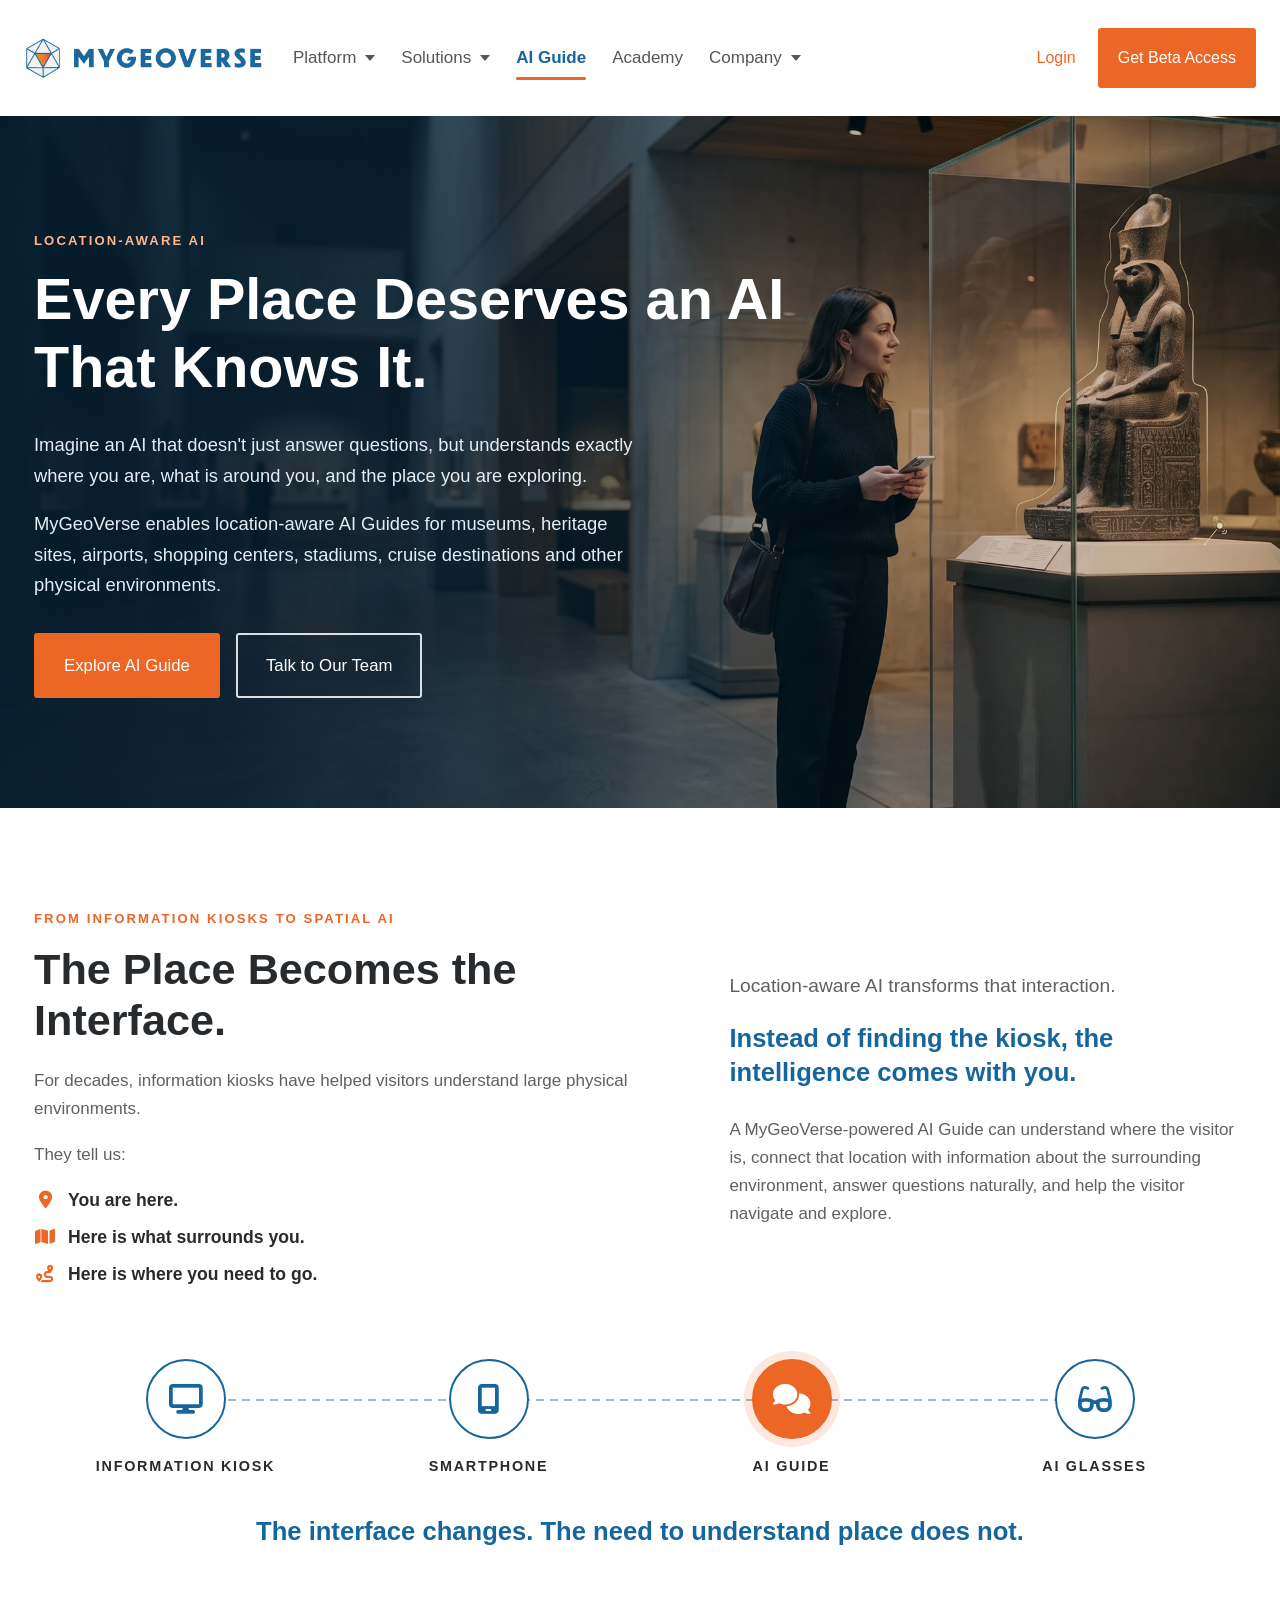
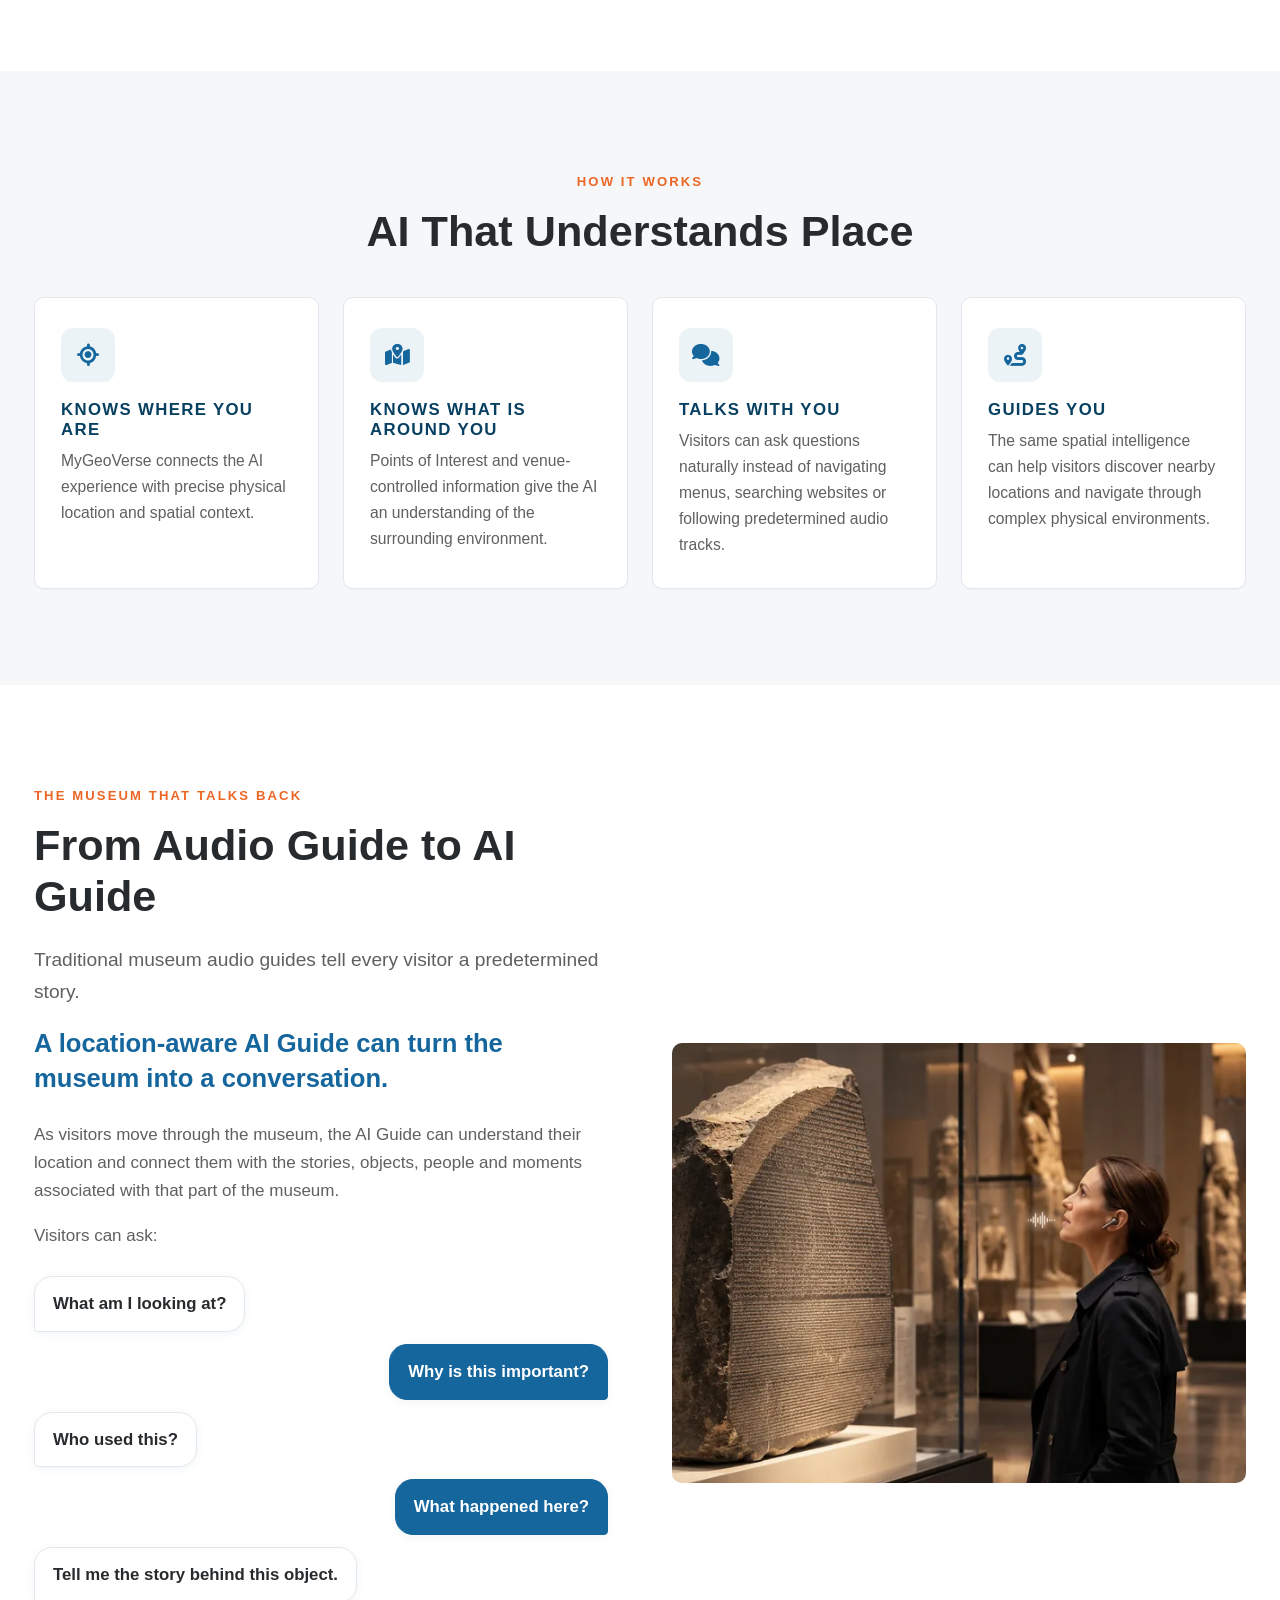
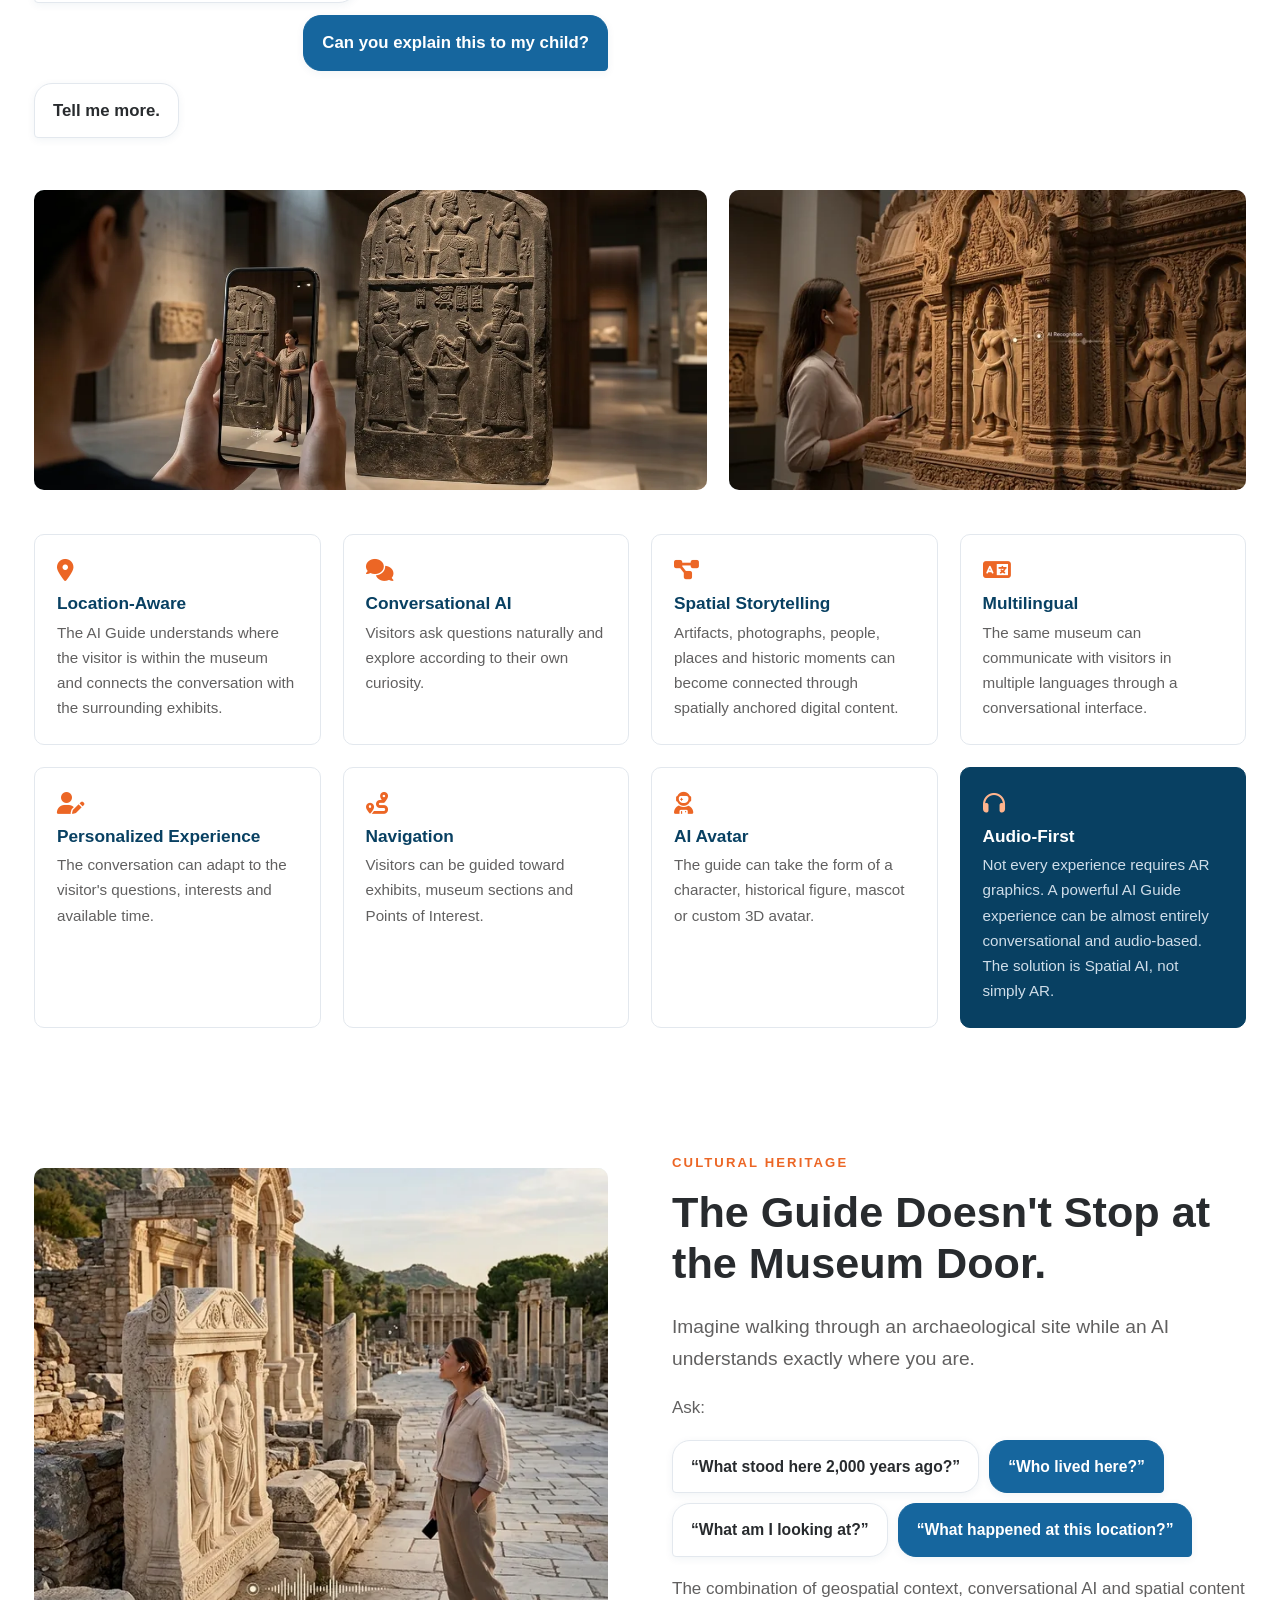
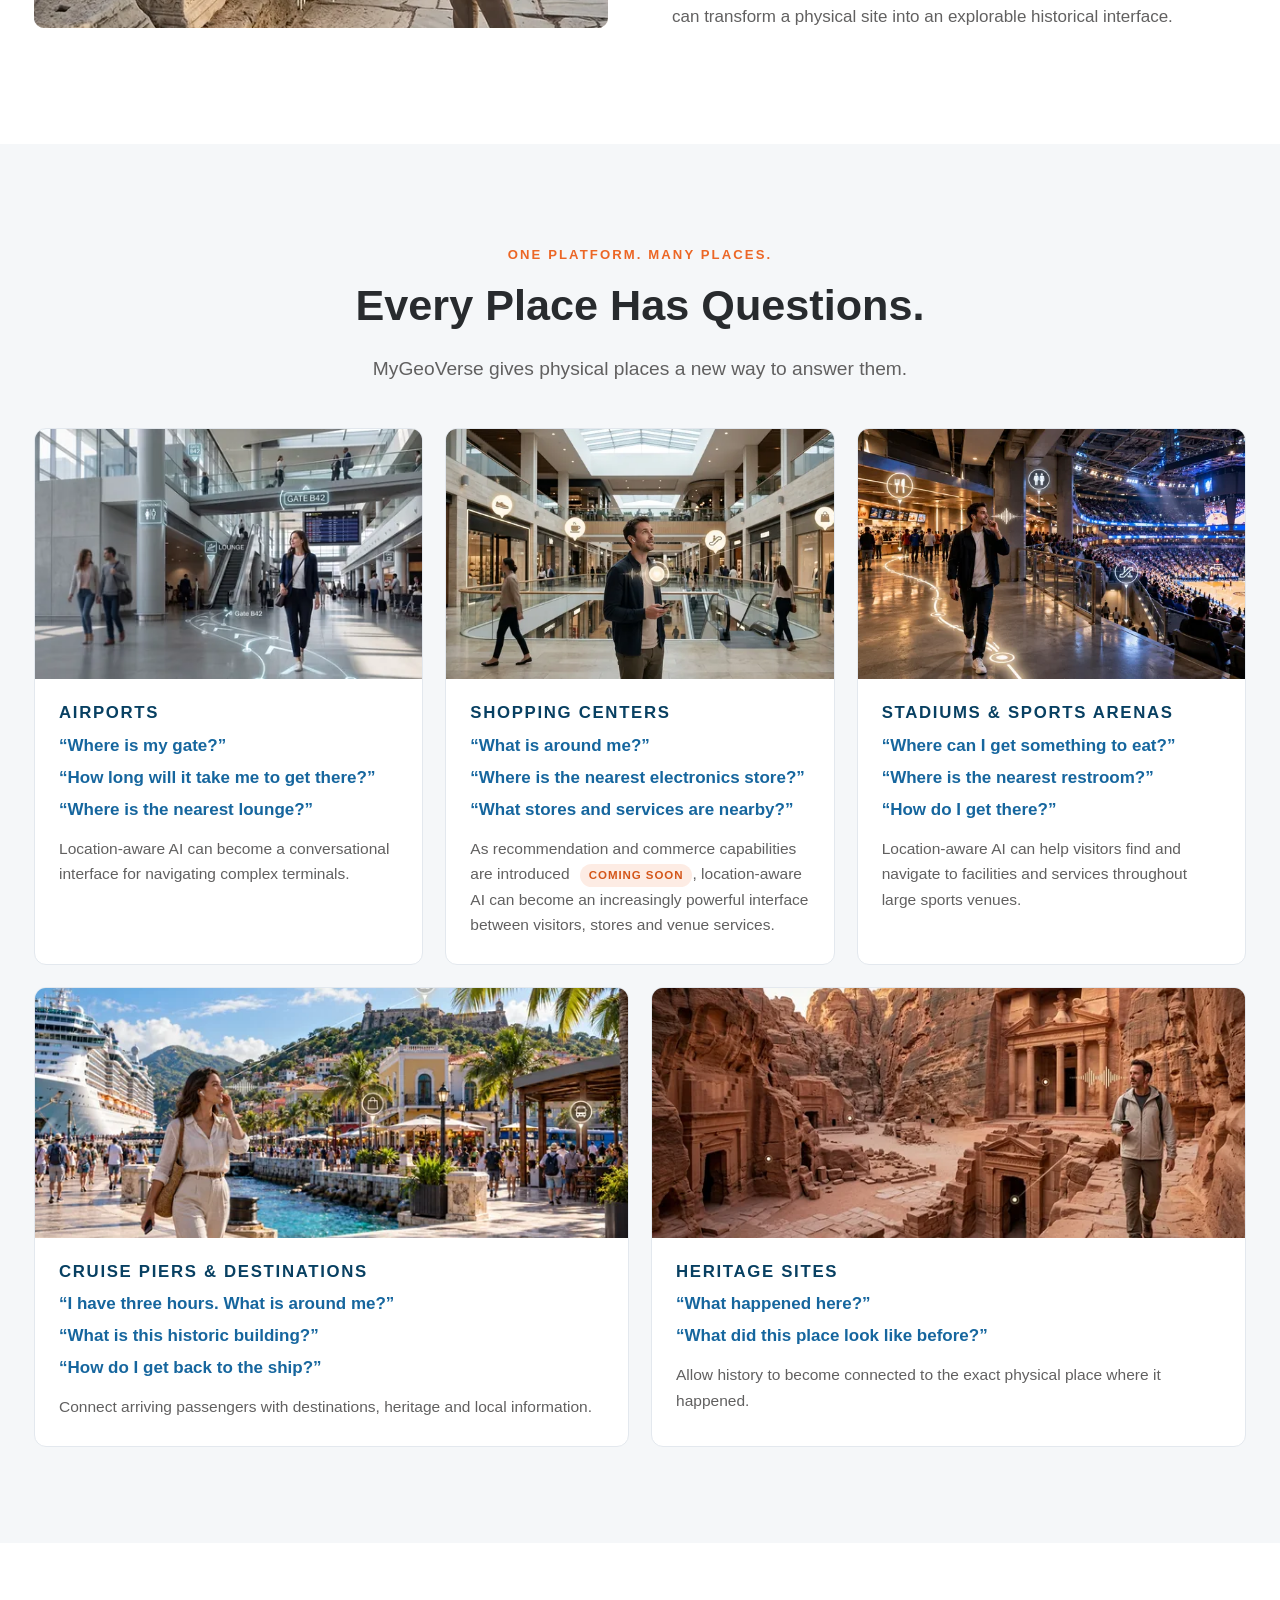
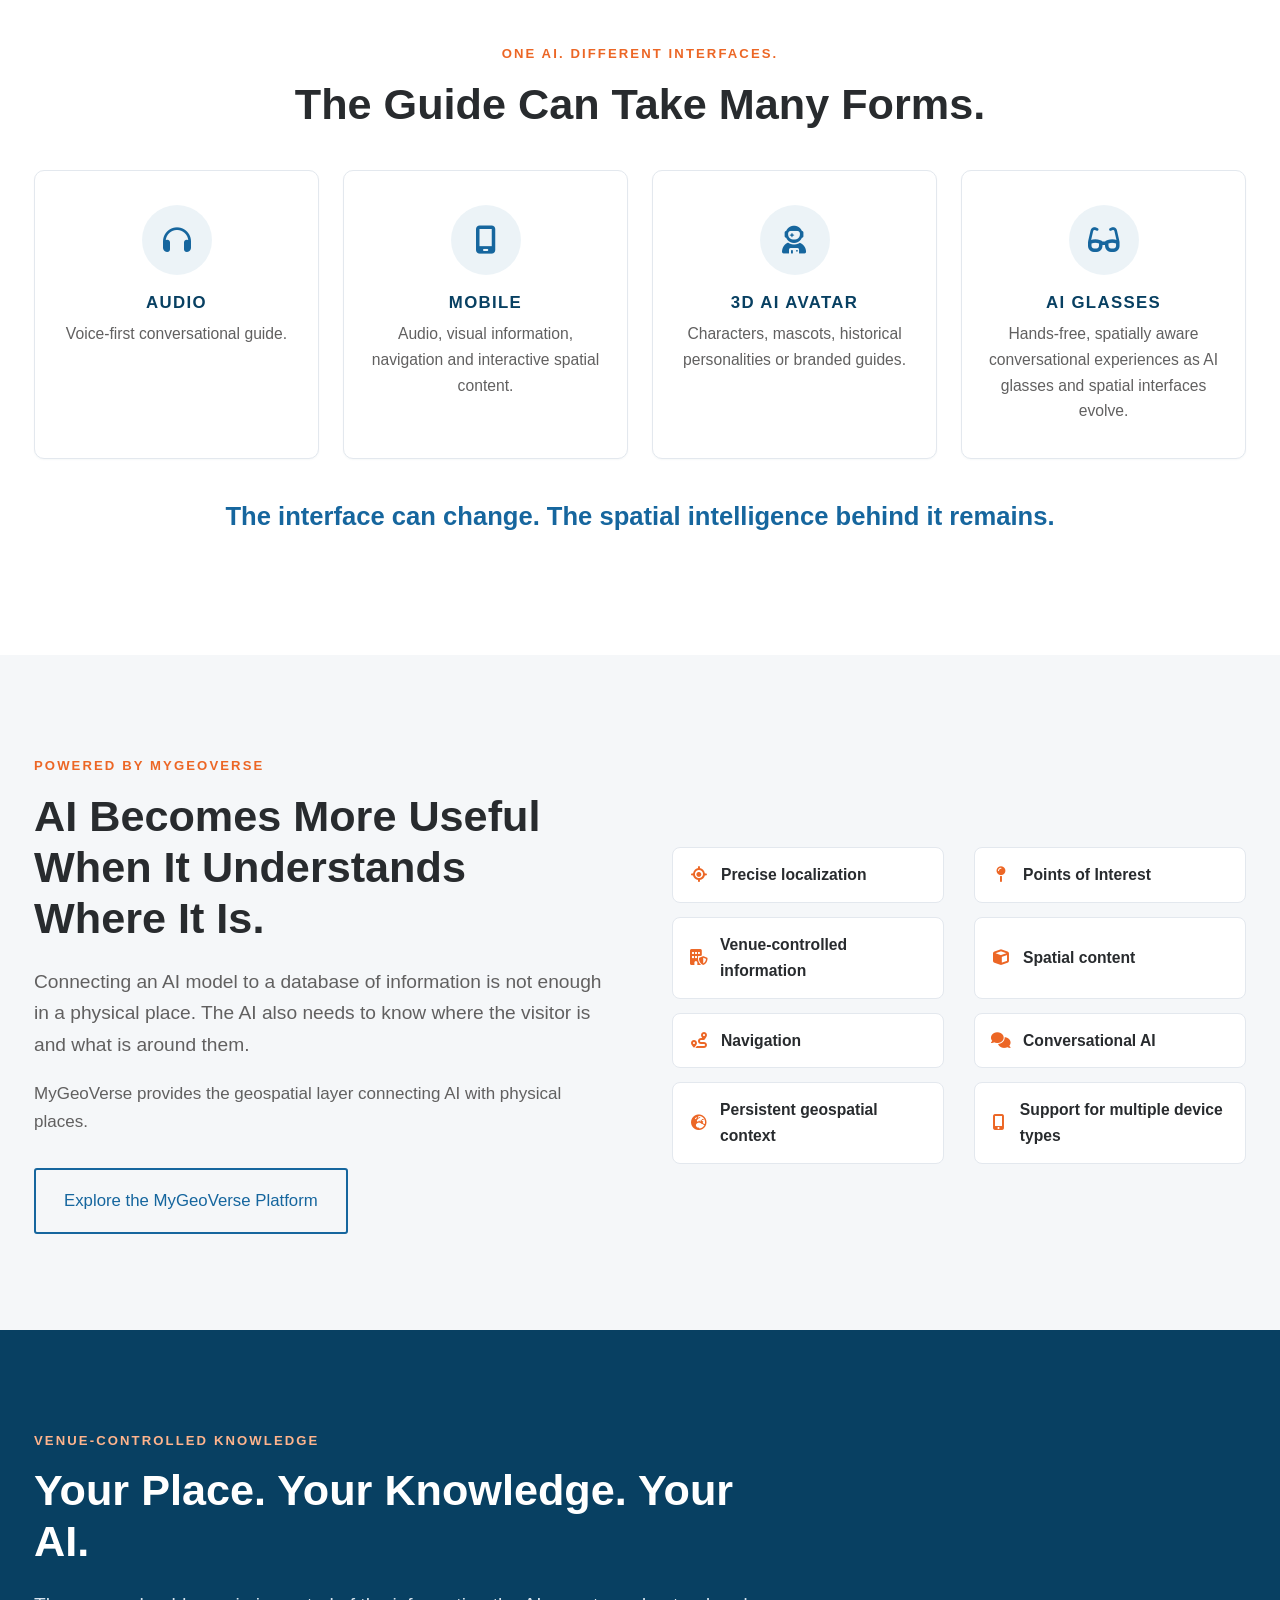
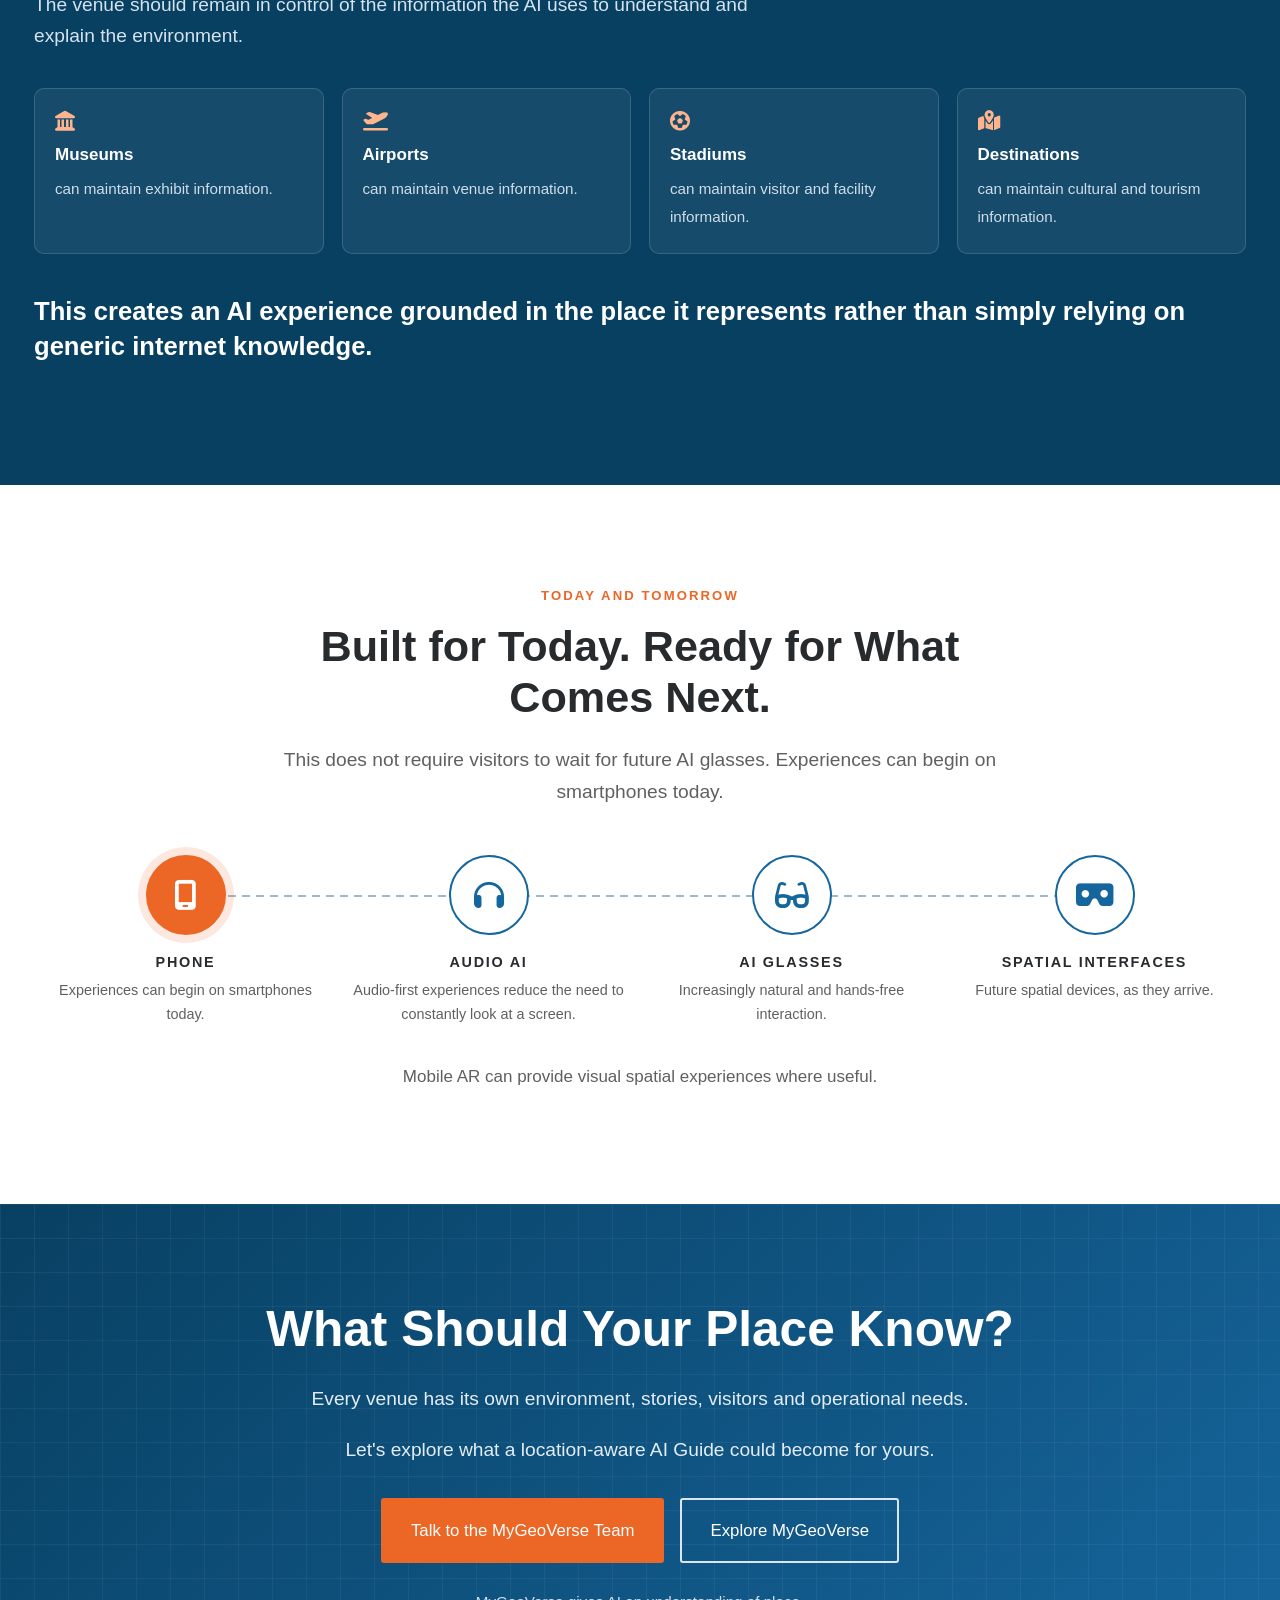
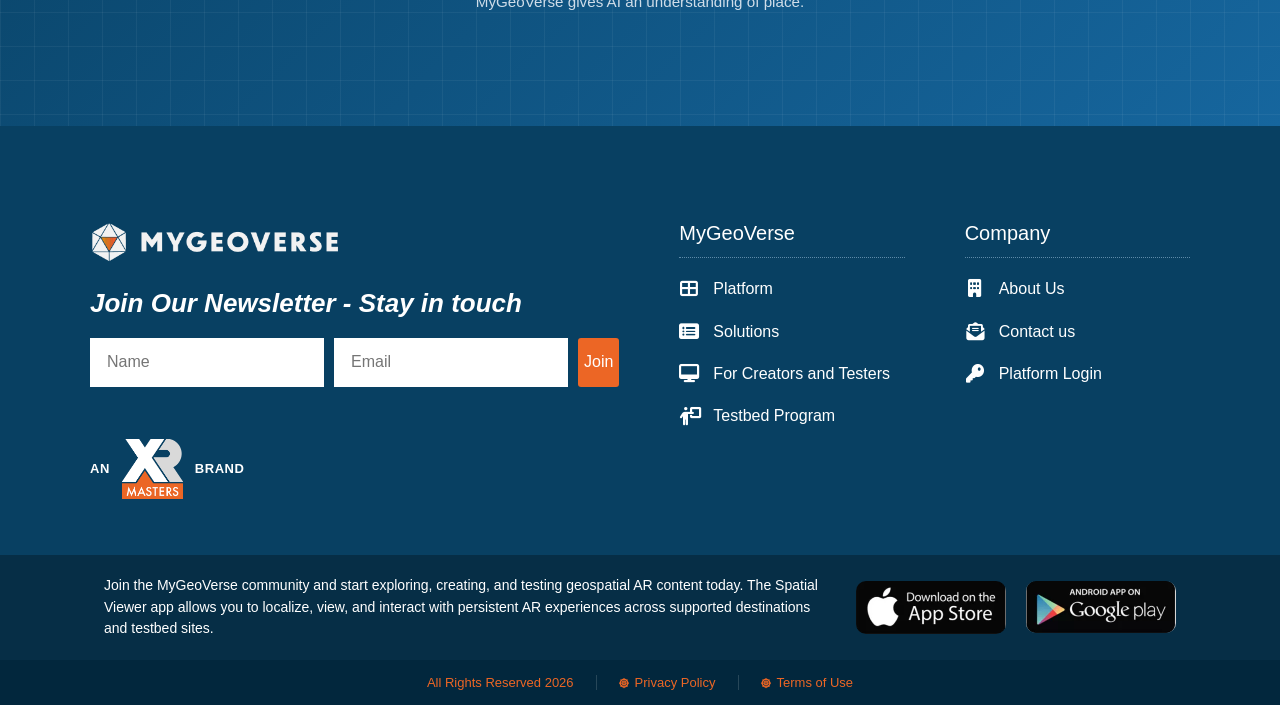
==== commit 37f07d18: "English museum section: Rosetta Stone image (IMAGE_2_new) Co-Authored-By: Claude Opus 5.5 <noreply@a" ====
--- a/index.html
+++ b/index.html
@@ -91,7 +91,6 @@
               <h4>Company</h4>
               <ul class="mega-links">
                 <li><a href="https://www.mygeoverse.com/company/about-us/"><i class="fa-solid fa-users"></i>About Us</a></li>
-                <li><a href="https://www.mygeoverse.com/blog/"><i class="fa-solid fa-file-lines"></i>Blog / News</a></li>
                 <li><a href="https://www.mygeoverse.com/company/contact-us/"><i class="fa-solid fa-envelope-open-text"></i>Contact Us</a></li>
               </ul>
             </div>
@@ -213,8 +212,8 @@
         <div class="showcase-media">
           <div class="img-slot tall">
             <picture>
-        <source type="image/webp" srcset="/assets/img/guide/IMAGE_2-640.webp 640w, /assets/img/guide/IMAGE_2-1200.webp 1200w, /assets/img/guide/IMAGE_2-1856.webp 1856w" sizes="(min-width: 900px) 45vw, 100vw">
-        <img class="img-2" src="/assets/img/guide/IMAGE_2.jpg" alt="Visitor asking a location-aware AI guide about an ancient Egyptian museum artifact." width="1600" height="1986" loading="lazy" decoding="async">
+        <source type="image/webp" srcset="/assets/img/guide/IMAGE_2_new-640.webp 640w, /assets/img/guide/IMAGE_2_new-1125.webp 1125w" sizes="(min-width: 900px) 45vw, 100vw">
+        <img class="img-2" src="/assets/img/guide/IMAGE_2_new.jpg" alt="Visitor asking a location-aware AI guide about an ancient Egyptian museum artifact." width="1125" height="1398" loading="lazy" decoding="async">
       </picture>
           </div>
         </div>
